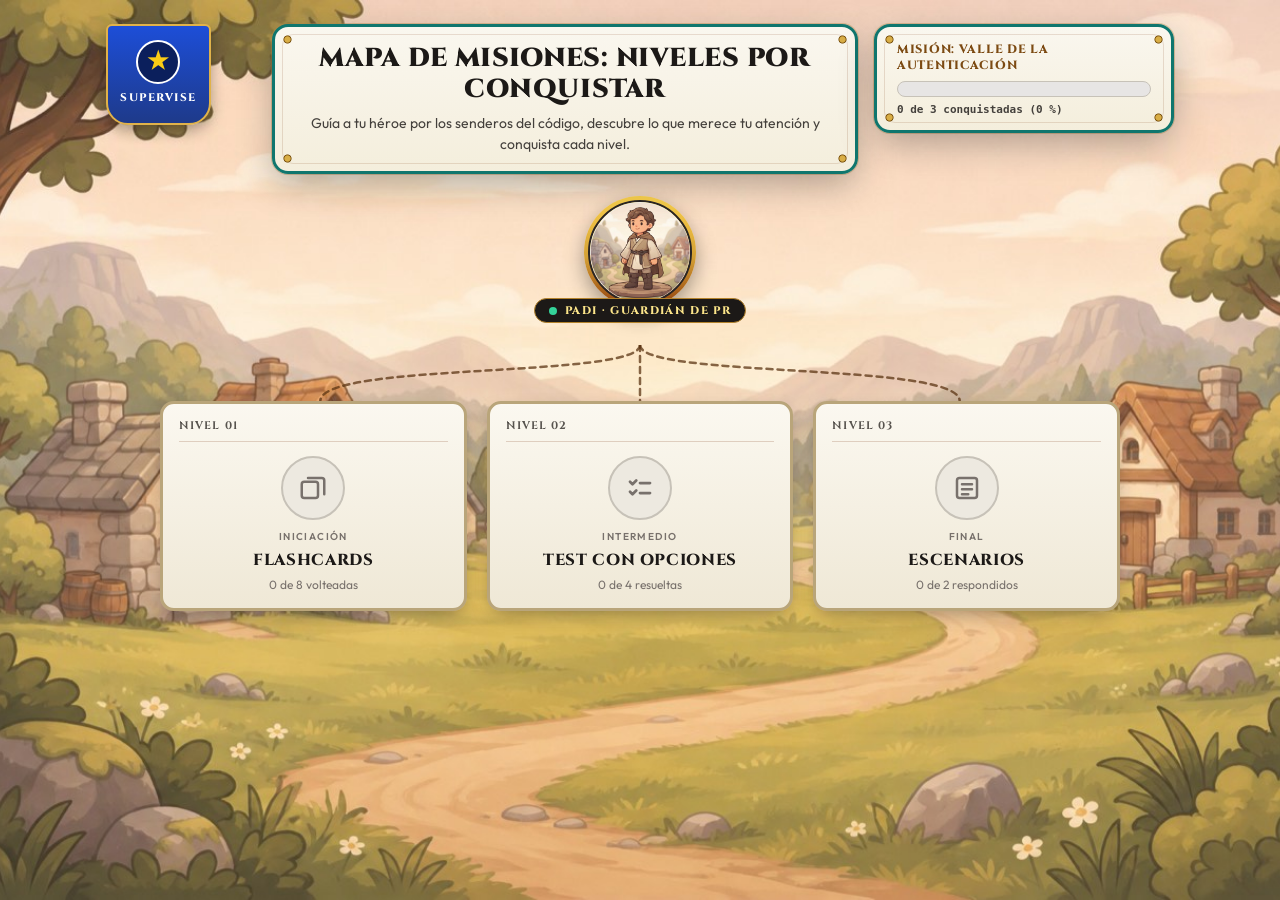
==== .claude/skills/supervise/examples/review.html @ d25c4fb3 "Añade la Skill /supervise, sus tests y el documento de contexto Skill para revisar una rama o un cam" ====
<!doctype html>
<html lang="es">
<head>
<meta charset="utf-8">
<meta name="viewport" content="width=device-width, initial-scale=1">
<title>Valle de la Autenticación · Supervise</title>
<style>/* Supervise · estilos.
   Sin recursos externos: las fuentes y las imágenes se incrustan al ensamblar (los "asset:…" los sustituye build). */

@font-face { font-family: 'Cinzel'; src: url("[data-uri]") format('woff2'); font-weight: 400 900; font-display: swap; }
@font-face { font-family: 'Outfit'; src: url("[data-uri]") format('woff2'); font-weight: 100 900; font-display: swap; }

/* ============ 1. Base ============ */

:root {
  --rpg: 'Cinzel', Georgia, 'Times New Roman', serif;
  --body: 'Outfit', system-ui, -apple-system, 'Segoe UI', sans-serif;
  --mono: ui-monospace, 'SF Mono', Menlo, Consolas, monospace;
  --ink: #1c1917; --ink-2: #44403c; --ink-3: #78716c;
  --ok: #0F766E; --ok-bg: #E8F7F2; --ok-line: #9ED9C5; --ok-ink: #064E3B;
  --bad: #B4432E; --bad-bg: #FDEEEA; --bad-line: #E9B4A6; --bad-ink: #7A2616;
  --sel: #2563EB; --sel-bg: #EEF4FF; --gold: #D4A034;
  --rivet: radial-gradient(circle closest-side, #D9AE46 0 60%, #7A5210 80%, transparent 100%);
}

* { box-sizing: border-box; }
[hidden] { display: none !important; }
body { margin: 0; min-height: 100vh; font-family: var(--body); color: var(--ink); background: #D8CDB4 url("[data-uri]") center / cover fixed no-repeat; }
button { font: inherit; color: inherit; }
code { padding: 1px 5px; font: 600 .84em var(--mono); color: #78350F; background: rgba(254, 243, 199, .85); border: 1px solid #FCD34D; border-radius: 4px; }
kbd { padding: 1px 6px; font: 600 11px var(--mono); color: var(--ink-2); background: #fff; border: 1px solid #D6D3D1; border-bottom-width: 2px; border-radius: 5px; }
svg { display: block; }
:focus-visible { outline: 3px solid var(--sel); outline-offset: 2px; }
.sr-only { position: absolute; width: 1px; height: 1px; margin: -1px; padding: 0; overflow: hidden; clip: rect(0 0 0 0); white-space: nowrap; border: 0; }

/* Panel de pergamino con remaches: cartel, panel de misión, marco del modal */
.panel { position: relative; background: linear-gradient(#FAF7EF, #F4EEDC); border: 3px solid var(--ok); border-radius: 16px; box-shadow: 0 12px 36px -4px rgba(22, 28, 36, .35), 0 0 0 1px rgba(180, 140, 75, .4); }
.panel::before { content: ""; position: absolute; inset: 7px; border: 1px solid rgba(120, 53, 15, .15); border-radius: 11px; pointer-events: none; }
.rivets::after { content: ""; position: absolute; inset: 0; pointer-events: none;
  background: var(--rivet) left 8px top 8px / 9px 9px no-repeat, var(--rivet) right 8px top 8px / 9px 9px no-repeat,
              var(--rivet) left 8px bottom 8px / 9px 9px no-repeat, var(--rivet) right 8px bottom 8px / 9px 9px no-repeat; }

/* ============ 2. Mapa de misiones ============ */

.stage { max-width: 1100px; margin: 0 auto; padding: 24px 16px 48px; display: flex; flex-direction: column; gap: 22px; }

.top { display: grid; gap: 16px; grid-template-columns: 1fr; }
@media (min-width: 900px) { .top { grid-template-columns: 150px 1fr 300px; align-items: start; } }

.banner { justify-self: start; display: flex; flex-direction: column; align-items: center; gap: 6px; padding: 14px 12px 18px; color: #fff; font: 800 11px var(--rpg); letter-spacing: .14em; background: linear-gradient(#1D4ED8, #1E3A8A); border: 2px solid #E0B24A; border-radius: 6px 6px 22px 22px; box-shadow: 0 6px 14px rgba(0, 0, 0, .3); }
.star { display: grid; place-items: center; width: 44px; height: 44px; font-size: 24px; color: #FACC15; background: #0B1F5C; border: 2px solid #fff; border-radius: 50%; }

.title { padding: 16px 28px; text-align: center; }
.title h1 { margin: 0; font: 900 clamp(18px, 3vw, 26px) / 1.2 var(--rpg); text-transform: uppercase; letter-spacing: .02em; }
.title p { margin: 8px 0 0; font-size: 14px; line-height: 1.5; color: var(--ink-2); }

.mission { padding: 14px 20px; }
.mission-name { margin: 0; font: 800 12px var(--rpg); letter-spacing: .06em; text-transform: uppercase; color: #7C4A12; }
.bar { height: 16px; margin-top: 8px; overflow: hidden; background: #E7E5E4; border: 1px solid #C7C2B8; border-radius: 99px; }
.bar i { display: block; width: 0; height: 100%; background: linear-gradient(#14B8A6, var(--ok)); transition: width .4s; }
.bar-text { margin: 6px 0 0; font: 600 11px var(--mono); color: var(--ink-2); }

.finale { width: 100%; max-width: 760px; margin: 0 auto; padding: 18px 28px; text-align: center; }
.finale h2 { margin: 0; font: 900 clamp(20px, 3.4vw, 28px) / 1.2 var(--rpg); text-transform: uppercase; }
.finale p { max-width: 580px; margin: 8px auto 0; font-size: 15px; line-height: 1.55; color: var(--ink-2); }

.hero { display: flex; flex-direction: column; align-items: center; }
.avatar { width: 112px; height: 112px; padding: 4px; background: linear-gradient(#FCD34D, var(--gold) 55%, #92400E); border-radius: 50%; box-shadow: 0 8px 20px rgba(0, 0, 0, .35); }
.avatar img { display: block; width: 100%; height: 100%; object-fit: cover; border: 2px solid #292524; border-radius: 50%; }
.finished .avatar { width: 144px; height: 144px; }
.hero-label { position: relative; margin: -10px 0 0; display: inline-flex; align-items: center; gap: 8px; padding: 4px 14px; font: 800 11px var(--rpg); letter-spacing: .12em; text-transform: uppercase; color: #FDE68A; background: #1C1917; border: 1px solid #B4832B; border-radius: 99px; }
.hero-label i { width: 8px; height: 8px; background: #34D399; border-radius: 50%; }

.levels { position: relative; width: 100%; max-width: 960px; margin: 56px auto 0; display: grid; grid-template-columns: repeat(3, 1fr); gap: 20px; }
.paths { position: absolute; left: 0; top: -56px; width: 100%; height: 56px; fill: none; stroke: rgba(92, 54, 20, .75); stroke-width: 2.5; stroke-dasharray: 6 5; stroke-linecap: round; pointer-events: none; }
@media (max-width: 759px) { .levels { grid-template-columns: 1fr; margin-top: 4px; } .paths { display: none; } }

.level { position: relative; display: flex; flex-direction: column; align-items: center; gap: 6px; padding: 14px 16px 16px; text-align: center; cursor: pointer; background: linear-gradient(#FBF8F0, #EFE8D6); border: 3px solid #B9A57A; border-radius: 14px; box-shadow: 0 8px 20px -6px rgba(22, 28, 36, .4); transition: transform .15s; }
.level:hover { transform: translateY(-3px); }
.lvl-top { align-self: stretch; display: flex; justify-content: space-between; align-items: center; padding-bottom: 8px; font: 700 11px var(--rpg); letter-spacing: .1em; text-transform: uppercase; color: #57534E; border-bottom: 1px solid rgba(120, 53, 15, .2); }
.lvl-chip { display: none; padding: 2px 9px; font: 600 11px var(--body); letter-spacing: 0; text-transform: none; color: var(--ok-ink); background: #D1FAE5; border: 1px solid #6EE7B7; border-radius: 99px; }
.lvl-icon { display: grid; place-items: center; width: 64px; height: 64px; margin: 8px 0 4px; color: var(--ink-3); background: #EDE9E0; border: 2px solid #C7C2B8; border-radius: 50%; }
.lvl-icon svg { width: 30px; height: 30px; }
.lvl-sub { font: 600 10px var(--body); letter-spacing: .14em; text-transform: uppercase; color: var(--ink-3); }
.lvl-title { font: 800 16px var(--rpg); letter-spacing: .04em; text-transform: uppercase; }
.lvl-count { font-size: 12px; color: var(--ink-3); }
.lvl-ribbon { display: none; position: absolute; top: -13px; left: 50%; transform: translateX(-50%); padding: 2px 16px; font: 800 10px var(--rpg); letter-spacing: .08em; text-transform: uppercase; white-space: nowrap; color: #fff; background: linear-gradient(90deg, #DC2626, #F43F5E, #DC2626); border: 1px solid #FCD34D; border-radius: 99px; }

.level[data-state="active"] { border-color: var(--gold); background: linear-gradient(#F3F8FF, #E3EDFD); }
.level[data-state="active"] .lvl-ribbon { display: block; }
.level[data-state="active"] .lvl-icon { color: #fff; background: linear-gradient(#3B82F6, #4338CA); border-color: #FCD34D; }
.level[data-state="done"] { border-color: var(--ok); background: linear-gradient(#F2FCF8, #DDF3EA); }
.level[data-state="done"] .lvl-chip { display: inline-block; }
.level[data-state="done"] .lvl-icon { color: var(--ok); background: #D1F2E5; border-color: #6EE7B7; }

/* ============ 3. Modal de nivel ============ */

dialog { width: min(680px, calc(100vw - 24px)); max-width: none; padding: 0; overflow: visible; color: inherit; background: transparent; border: 0; }
dialog::backdrop { background: rgba(28, 20, 10, .6); }
.frame { position: relative; margin-top: 18px; }
.card { position: relative; z-index: 1; max-height: calc(100vh - 72px); max-height: calc(100dvh - 72px); padding: 24px 28px 22px; overflow-y: auto; border-radius: 13px; }

.ribbon { position: absolute; top: -15px; left: 50%; z-index: 3; transform: translateX(-50%); padding: 3px 20px; font: 800 11px var(--rpg); letter-spacing: .08em; text-transform: uppercase; white-space: nowrap; color: #fff; border: 1px solid #FCD34D; border-radius: 99px; box-shadow: 0 2px 6px rgba(0, 0, 0, .25); }
.ribbon.violet { background: linear-gradient(90deg, #7C3AED, #A855F7, #7C3AED); }
.ribbon.red { background: linear-gradient(90deg, #DC2626, #F43F5E, #DC2626); }
.ribbon.amber { background: linear-gradient(90deg, #B45309, #F59E0B, #B45309); }

.close { position: absolute; top: 14px; right: 16px; z-index: 3; display: grid; place-items: center; width: 30px; height: 30px; cursor: pointer; color: var(--ink-2); background: #EFEAE0; border: 1px solid #D6D3D1; border-radius: 8px; }
.close svg { width: 14px; height: 14px; }

/* ---- Piezas compartidas por los tres niveles ---- */

.meta { display: flex; flex-wrap: wrap; align-items: center; gap: 8px; margin-bottom: 14px; padding: 0 36px 12px 0; border-bottom: 1px solid rgba(120, 53, 15, .2); }
.tag { padding: 3px 9px; font: 700 11px var(--rpg); letter-spacing: .06em; text-transform: uppercase; border: 1px solid; border-radius: 5px; }
.tag.blue { color: #1E3A8A; background: #DBEAFE; border-color: #BFDBFE; }
.tag.purple { color: #581C87; background: #F3E8FF; border-color: #D8B4FE; }
.tag.amber { color: #78350F; background: #FEF3C7; border-color: #FCD34D; }
.count { margin-left: auto; font-size: 11px; font-weight: 500; color: var(--ink-3); }

h2.q-title { margin: 0; font: 900 19px / 1.25 var(--rpg); letter-spacing: -.01em; }
.prompt { margin: 8px 0 0; font-size: 15px; line-height: 1.55; color: var(--ink-2); }
.prompt strong { color: var(--ink); }

.actions { display: flex; align-items: center; justify-content: space-between; gap: 10px; margin-top: 18px; padding-top: 14px; border-top: 1px solid rgba(120, 53, 15, .2); }
.hint { font-size: 12px; color: var(--ink-3); text-align: center; }
.center { display: flex; justify-content: center; margin-top: 12px; }

.btn { display: inline-flex; align-items: center; gap: 8px; padding: 11px 20px; font: 700 13px var(--rpg); letter-spacing: .04em; text-transform: uppercase; white-space: nowrap; color: #fff; cursor: pointer; border: 1px solid; border-radius: 12px; }
.btn svg { width: 15px; height: 15px; }
.btn.blue { background: linear-gradient(#2563EB, #1E40AF); border-color: #60A5FA; }
.btn.green { background: linear-gradient(#2F855A, #1F5E42); border-color: #6BBF97; }
.btn.ghost { color: var(--ink-2); background: #EFEAE0; border-color: #D6D3D1; }
.btn.light { color: #1E3A8A; background: #fff; border-color: #93B6F2; padding: 8px 16px; font-size: 12px; }
.btn.sm { padding: 7px 12px; font-size: 11px; }
.btn.big { padding: 14px 28px; font-size: 14px; }
.btn[disabled] { opacity: .45; cursor: not-allowed; }

.dots { display: flex; justify-content: center; gap: 6px; margin-top: 14px; }
.dots i { width: 9px; height: 9px; background: #E7E5E4; border: 1px solid #C7C2B8; border-radius: 50%; }
.dots i.on { background: var(--ok); border-color: var(--ok); }
.dots i.cur { box-shadow: 0 0 0 2px #fff, 0 0 0 4px var(--sel); }

.ev { margin-top: 12px; overflow: hidden; background: #FFFBE8; border: 1px solid #E9D98B; border-radius: 10px; }
.ev-h { display: flex; justify-content: space-between; gap: 8px; padding: 6px 12px; font: 12px var(--mono); color: #78350F; background: #FEF6CC; border-bottom: 1px solid #F1E3A6; }
.ln { display: grid; grid-template-columns: 38px 1fr; font: 12.5px / 1.6 var(--mono); color: var(--ink-2); }
.ln i { padding-right: 10px; text-align: right; font-style: normal; color: #A8A29E; user-select: none; }
.ln b { padding-right: 12px; font-weight: 400; white-space: pre-wrap; overflow-wrap: anywhere; }
.ln.hl { background: rgba(251, 191, 36, .3); box-shadow: inset 3px 0 0 #D97706; }
.ln.hl i { color: #92400E; }
.ev-note { margin: 0; padding: 6px 12px; font-size: 12px; color: var(--ink-2); border-top: 1px solid #F1E3A6; }

.fb { display: flex; gap: 10px; margin-top: 14px; padding: 12px 14px; border: 1px solid; border-radius: 12px; }
.fb.good { background: #ECFAF4; border-color: var(--ok-line); color: var(--ok); }
.fb.bad { background: #FFF4F1; border-color: var(--bad-line); color: var(--bad); }
.fb > svg { flex: none; width: 22px; height: 22px; margin-top: 1px; }
.fb h3 { margin: 0; font: 800 13px var(--rpg); letter-spacing: .05em; text-transform: uppercase; }
.fb.good h3 { color: var(--ok-ink); } .fb.bad h3 { color: var(--bad-ink); }
.fb p { margin: 4px 0 0; font-size: 14px; line-height: 1.55; color: #292524; }

/* ---- Nivel 01 · flashcards ---- */

.fc { display: flex; flex-direction: column; min-height: 230px; padding: 18px 20px; border: 2px solid; border-radius: 12px; }
.fc.front { cursor: pointer; background: linear-gradient(#F5F9FF, #E9F1FE); border-color: #BFD6FB; box-shadow: 0 4px 14px -6px rgba(37, 99, 235, .35); }
.fc.back { background: #FFFDF0; border-color: #F0CE62; box-shadow: 0 0 0 4px rgba(250, 204, 21, .18), 0 6px 18px -8px rgba(161, 98, 7, .45); }
.fc-top { display: flex; justify-content: space-between; align-items: center; gap: 8px; }
.fc-label { font: 800 11px var(--rpg); letter-spacing: .1em; text-transform: uppercase; }
.front .fc-label { color: #1E3A8A; } .back .fc-label { color: #7C4A12; }
.chip { padding: 2px 9px; font: 600 11px var(--body); color: #1E3A8A; background: #fff; border: 1px solid #BFD6FB; border-radius: 99px; }
.revealed { font: 700 11px var(--rpg); letter-spacing: .06em; text-transform: uppercase; color: #A16207; }
.fc-q { margin: auto 0; padding: 16px 0; font: 600 20px / 1.4 var(--body); text-align: center; }
.fc h3 { margin: 12px 0 0; font: 900 18px / 1.3 var(--rpg); }
.fc .a { margin: 8px 0 0; font-size: 15px; line-height: 1.6; color: #3F3A35; }

/* ---- Nivel 02 · test ---- */

.info { display: flex; justify-content: space-between; align-items: center; gap: 10px; margin-top: 12px; padding: 7px 12px; font-size: 12px; color: #1E3A8A; background: #EFF6FF; border: 1px solid #BFDBFE; border-radius: 9px; }
.info .n { padding: 2px 8px; font: 700 11px var(--mono); white-space: nowrap; color: #1D4ED8; background: #DBEAFE; border-radius: 5px; }

.opts { margin-top: 14px; }
.opt { position: relative; display: flex; gap: 12px; margin-top: 9px; padding: 12px 44px 12px 14px; cursor: pointer; background: rgba(255, 255, 255, .72); border: 1px solid #D6D3D1; border-radius: 12px; }
.opt:focus-within { outline: 3px solid var(--sel); outline-offset: 2px; }
.letter { flex: none; display: grid; place-items: center; width: 30px; height: 30px; font: 800 14px var(--rpg); color: var(--ink-2); background: #E7E5E4; border-radius: 8px; }
.opt .t { font-size: 14.5px; font-weight: 600; line-height: 1.35; }
.opt .d { margin-top: 3px; font-size: 13px; line-height: 1.45; color: #57534E; }
.opt .mark { position: absolute; top: 12px; right: 12px; width: 24px; height: 24px; color: #D6D3D1; }
.opt.sel, .opt.good, .opt.bad { padding: 11px 43px 11px 13px; border-width: 2px; }
.opt.sel { background: var(--sel-bg); border-color: var(--sel); box-shadow: 0 2px 6px rgba(37, 99, 235, .15); }
.opt.sel .letter { color: #fff; background: var(--sel); } .opt.sel .mark { color: var(--sel); }
.opt.good { background: var(--ok-bg); border-color: var(--ok); }
.opt.good .letter { color: #fff; background: var(--ok); } .opt.good .mark { color: var(--ok); }
.opt.bad { cursor: not-allowed; background: var(--bad-bg); border-color: var(--bad); }
.opt.bad .letter { color: #fff; background: var(--bad); } .opt.bad .mark { color: var(--bad); }
.opt.dim { opacity: .5; cursor: default; }
.pill { display: inline-block; margin-left: 8px; padding: 1px 7px; vertical-align: 1px; font: 700 10px var(--rpg); letter-spacing: .06em; text-transform: uppercase; color: var(--bad-ink); background: #fff; border: 1px solid var(--bad-line); border-radius: 99px; }

/* ---- Nivel 03 · escenarios ---- */

.sit { margin-top: 14px; padding: 12px 14px 12px 16px; background: rgba(255, 255, 255, .65); border: 1px solid #E2D6B5; border-left: 5px solid var(--gold); border-radius: 4px 12px 12px 4px; }
.sit .lb { font: 800 11px var(--rpg); letter-spacing: .1em; text-transform: uppercase; color: #7C4A12; }
.sit p { margin: 5px 0 0; font-size: 14.5px; line-height: 1.6; color: #3F3A35; }
.ask { margin: 16px 0 0; font: 600 16px / 1.45 var(--body); }
.ta-lb { display: flex; justify-content: space-between; gap: 8px; margin: 14px 0 6px; font: 700 12px var(--rpg); letter-spacing: .06em; text-transform: uppercase; color: var(--ink-2); }
.ta-lb > span { font: 500 11px var(--body); letter-spacing: 0; text-transform: none; color: var(--ink-3); }
.saved::before { content: "✓ "; font-weight: 700; color: var(--ok); }
textarea { display: block; width: 100%; min-height: 118px; padding: 12px 14px; resize: vertical; font: 15px / 1.55 var(--body); color: var(--ink); background: #fff; border: 2px solid #D6D3D1; border-radius: 12px; }
textarea:focus { outline: none; border-color: var(--sel); box-shadow: 0 0 0 3px rgba(37, 99, 235, .2); }

.sum { display: grid; gap: 10px; margin: 16px 0 0; padding: 0; list-style: none; }
.sum li { display: grid; grid-template-columns: 30px 1fr auto; gap: 12px; align-items: start; padding: 12px 14px; background: rgba(255, 255, 255, .7); border: 1px solid #D6D3D1; border-radius: 12px; }
.sum .n { display: grid; place-items: center; width: 30px; height: 30px; font: 800 14px var(--rpg); color: #fff; background: var(--ok); border-radius: 8px; }
.sum li.empty .n { background: #A8A29E; }
.sum .st { font: 700 14px / 1.3 var(--body); }
.sum .ex { display: -webkit-box; -webkit-line-clamp: 2; -webkit-box-orient: vertical; overflow: hidden; margin-top: 3px; font-size: 13px; line-height: 1.5; color: #57534E; }
.sum li.empty .ex { font-style: italic; }
.copyrow { display: flex; flex-direction: column; align-items: center; gap: 8px; margin-top: 18px; padding-top: 14px; border-top: 1px solid rgba(120, 53, 15, .2); }
.copyhint { font-size: 13px; text-align: center; color: #57534E; }
.btn.done { background: linear-gradient(#2F855A, #1F5E42); border-color: #6BBF97; }
.manual { width: 100%; min-height: 160px; font: 12.5px / 1.6 var(--mono); }

/* ============ 4. Pantallas pequeñas y movimiento reducido ============ */

@media (max-width: 520px) {
  .card { padding: 20px 16px 18px; }
  .actions { flex-wrap: wrap; }
  .actions .hint { order: 3; width: 100%; }
  .btn { padding: 10px 14px; }
  .sum li { grid-template-columns: 30px 1fr; }
  .sum li .btn { grid-column: 2; justify-self: start; }
}
@media (prefers-reduced-motion: reduce) { .bar i, .level { transition: none; } }
</style>
</head>
<body>

<!-- Iconos reutilizables -->
<svg width="0" height="0" style="position:absolute" aria-hidden="true">
  <symbol id="i-ok" viewBox="0 0 24 24"><circle cx="12" cy="12" r="11" fill="currentColor"/><path d="M7 12.5l3.2 3.2L17 9" fill="none" stroke="#fff" stroke-width="2.6" stroke-linecap="round" stroke-linejoin="round"/></symbol>
  <symbol id="i-bad" viewBox="0 0 24 24"><circle cx="12" cy="12" r="11" fill="currentColor"/><path d="M8 8l8 8M16 8l-8 8" fill="none" stroke="#fff" stroke-width="2.6" stroke-linecap="round"/></symbol>
  <symbol id="i-radio" viewBox="0 0 24 24"><circle cx="12" cy="12" r="10" fill="none" stroke="currentColor" stroke-width="2"/></symbol>
  <symbol id="i-box" viewBox="0 0 24 24"><rect x="3" y="3" width="18" height="18" rx="3" fill="none" stroke="currentColor" stroke-width="2"/></symbol>
  <symbol id="i-boxok" viewBox="0 0 24 24"><rect x="2" y="2" width="20" height="20" rx="4" fill="currentColor"/><path d="M7 12.5l3.2 3.2L17 9" fill="none" stroke="#fff" stroke-width="2.6" stroke-linecap="round" stroke-linejoin="round"/></symbol>
  <symbol id="i-arrow" viewBox="0 0 24 24"><path d="M5 12h14m-6-6l6 6-6 6" fill="none" stroke="currentColor" stroke-width="2.6" stroke-linecap="round" stroke-linejoin="round"/></symbol>
  <symbol id="i-back" viewBox="0 0 24 24"><path d="M19 12H5m6-6l-6 6 6 6" fill="none" stroke="currentColor" stroke-width="2.6" stroke-linecap="round" stroke-linejoin="round"/></symbol>
  <symbol id="i-flip" viewBox="0 0 24 24"><path d="M4 12a8 8 0 0 1 13.7-5.6L20 8.7M20 4v4.7h-4.7M20 12a8 8 0 0 1-13.7 5.6L4 15.3M4 20v-4.7h4.7" fill="none" stroke="currentColor" stroke-width="2.2" stroke-linecap="round" stroke-linejoin="round"/></symbol>
  <symbol id="i-code" viewBox="0 0 24 24"><path d="M8 7l-5 5 5 5M16 7l5 5-5 5" fill="none" stroke="currentColor" stroke-width="2.4" stroke-linecap="round" stroke-linejoin="round"/></symbol>
  <symbol id="i-clip" viewBox="0 0 24 24"><rect x="6" y="4" width="12" height="17" rx="2" fill="none" stroke="currentColor" stroke-width="2.2"/><path d="M9 11h6M9 15h4" fill="none" stroke="currentColor" stroke-width="2.2" stroke-linecap="round"/></symbol>
  <symbol id="i-check" viewBox="0 0 24 24"><path d="M5 12.5l4.5 4.5L19 7.5" fill="none" stroke="currentColor" stroke-width="3" stroke-linecap="round" stroke-linejoin="round"/></symbol>
  <symbol id="i-close" viewBox="0 0 24 24"><path d="M5 5l14 14M19 5L5 19" fill="none" stroke="currentColor" stroke-width="3" stroke-linecap="round"/></symbol>
  <symbol id="i-cards" viewBox="0 0 24 24"><rect x="3" y="7" width="13" height="13" rx="2" fill="none" stroke="currentColor" stroke-width="2"/><path d="M8 4h11a2 2 0 0 1 2 2v11" fill="none" stroke="currentColor" stroke-width="2" stroke-linecap="round"/></symbol>
  <symbol id="i-quiz" viewBox="0 0 24 24"><path d="M4 7l2 2 3-3M4 15l2 2 3-3M12 8h8M12 16h8" fill="none" stroke="currentColor" stroke-width="2.2" stroke-linecap="round" stroke-linejoin="round"/></symbol>
  <symbol id="i-scroll" viewBox="0 0 24 24"><path d="M6 4h12a2 2 0 0 1 2 2v12a2 2 0 0 1-2 2H6a2 2 0 0 1-2-2V6a2 2 0 0 1 2-2zM8 9h8M8 13h8M8 17h5" fill="none" stroke="currentColor" stroke-width="2" stroke-linecap="round" stroke-linejoin="round"/></symbol>
</svg>

<main class="stage" id="stage">

  <!-- Cabecera: marca, título y progreso de la misión -->
  <header class="top">
    <div class="banner" aria-hidden="true"><span class="star">★</span>SUPERVISE</div>

    <section class="panel rivets title">
      <h1>Mapa de misiones: niveles por conquistar</h1>
      <p>Guía a tu héroe por los senderos del código, descubre lo que merece tu atención y conquista cada nivel.</p>
    </section>

    <section class="panel rivets mission" aria-label="Progreso de la misión">
      <p class="mission-name">Misión: <span id="mission-name"></span></p>
      <div class="bar" id="bar" role="progressbar" aria-label="Niveles conquistados" aria-valuemin="0" aria-valuemax="3" aria-valuenow="0"><i id="bar-fill"></i></div>
      <p class="bar-text" id="bar-text"></p>
    </section>
  </header>

  <!-- Mensaje final: solo cuando se han conquistado los tres niveles -->
  <section class="panel rivets finale" id="finale" hidden aria-live="polite">
    <h2>¡Has finalizado la revisión!</h2>
    <p>Has conquistado los tres niveles. Si aún no lo has hecho, copia tus respuestas de los escenarios y pégalas en el chat con el agente para que las evalúe.</p>
  </section>

  <!-- Héroe: Padi, y el maestro Padi al terminar -->
  <section class="hero" id="hero">
    <div class="avatar">
      <img id="img-padi" src="[data-uri]" alt="Padi">
      <img id="img-master" src="[data-uri]" alt="Maestro Padi" hidden>
    </div>
    <p class="hero-label"><i></i><span id="hero-label">Padi · Guardián de PR</span></p>
  </section>

  <!-- Niveles: se pueden hacer en cualquier orden -->
  <nav class="levels" aria-label="Niveles">
    <svg class="paths" viewBox="0 0 100 20" preserveAspectRatio="none" aria-hidden="true">
      <path vector-effect="non-scaling-stroke" d="M50 0 C50 12 16.7 6 16.7 20"/>
      <path vector-effect="non-scaling-stroke" d="M50 0 V20"/>
      <path vector-effect="non-scaling-stroke" d="M50 0 C50 12 83.3 6 83.3 20"/>
    </svg>

    <button type="button" class="level" data-level="flashcards">
      <span class="lvl-ribbon">En encuentro</span>
      <span class="lvl-top"><span>Nivel 01</span><span class="lvl-chip">✓ Conquistado</span></span>
      <span class="lvl-icon"><svg><use href="#i-cards"/></svg></span>
      <span class="lvl-sub">Iniciación</span>
      <strong class="lvl-title">Flashcards</strong>
      <span class="lvl-count"></span>
    </button>

    <button type="button" class="level" data-level="quiz">
      <span class="lvl-ribbon">En encuentro</span>
      <span class="lvl-top"><span>Nivel 02</span><span class="lvl-chip">✓ Conquistado</span></span>
      <span class="lvl-icon"><svg><use href="#i-quiz"/></svg></span>
      <span class="lvl-sub">Intermedio</span>
      <strong class="lvl-title">Test con opciones</strong>
      <span class="lvl-count"></span>
    </button>

    <button type="button" class="level" data-level="scenarios">
      <span class="lvl-ribbon">En encuentro</span>
      <span class="lvl-top"><span>Nivel 03</span><span class="lvl-chip">✓ Conquistado</span></span>
      <span class="lvl-icon"><svg><use href="#i-scroll"/></svg></span>
      <span class="lvl-sub">Final</span>
      <strong class="lvl-title">Escenarios</strong>
      <span class="lvl-count"></span>
    </button>
  </nav>
</main>

<!-- Modal: solo la tarjeta del nivel. Su contenido sale de las plantillas de abajo. -->
<dialog id="level">
  <div class="frame panel rivets">
    <div class="ribbon" id="level-ribbon"></div>
    <button type="button" class="close" id="level-close" aria-label="Cerrar"><svg><use href="#i-close"/></svg></button>
    <div class="card" id="level-body"></div>
  </div>
</dialog>

<!-- Nivel 01 · Flashcards. Los data-slot los rellena app.js con textContent; los data-action, sus eventos. -->
<template id="tpl-flashcards">
  <div class="meta">
    <span class="tag blue">Nivel 01 · Iniciación</span>
    <span class="tag purple">Flashcards</span>
    <span class="count" data-slot="count"></span>
  </div>

  <!-- Cara delantera -->
  <section class="fc front" data-slot="front-face" data-action="flip">
    <div class="fc-top">
      <span class="fc-label">Pregunta</span>
      <span class="chip" data-slot="chip"></span>
    </div>
    <p class="fc-q" data-slot="front"></p>
  </section>

  <!-- Cara trasera -->
  <section class="fc back" data-slot="back-face" hidden>
    <div class="fc-top">
      <span class="fc-label">Respuesta / Explicación</span>
      <span class="revealed">✨ Revelado</span>
    </div>
    <h3 data-slot="title"></h3>
    <p class="a" data-slot="back"></p>
    <div data-slot="evidence"></div>
  </section>

  <div class="center">
    <button type="button" class="btn light" data-action="flip" data-focus="flip">
      <svg><use href="#i-flip"/></svg><span data-slot="flip-text"></span>
    </button>
  </div>

  <div class="dots" data-slot="dots" role="img"></div>

  <div class="actions">
    <button type="button" class="btn ghost" data-action="prev" data-slot="prev">
      <svg><use href="#i-back"/></svg>Anterior
    </button>
    <span class="hint"><kbd>Espacio</kbd> para voltear</span>
    <button type="button" class="btn green" data-action="next" data-slot="next">
      <span data-slot="next-text"></span><svg><use href="#i-arrow"/></svg>
    </button>
  </div>
</template>

<!-- Nivel 02 · Test (selección simple y múltiple). Las opciones las crea app.js a partir de review.json. -->
<template id="tpl-quiz">
  <div class="meta">
    <span class="tag blue">Nivel 02 · Intermedio</span>
    <span class="tag purple" data-slot="kind" hidden>Selección múltiple</span>
    <span class="count" data-slot="count"></span>
  </div>

  <h2 class="q-title" data-slot="title"></h2>
  <p class="prompt" data-slot="prompt"></p>

  <!-- Solo en selección múltiple -->
  <div class="info" data-slot="info" hidden>
    <span>Selecciona exactamente <strong data-slot="need"></strong> respuestas válidas</span>
    <span class="n" data-slot="counter"></span>
  </div>

  <div class="opts" data-slot="options" role="group" aria-label="Opciones"></div>

  <!-- Resultado de la última confirmación -->
  <div class="fb" data-slot="feedback" role="status" aria-live="polite" hidden>
    <svg data-slot="fb-icon"><use href="#i-ok"/></svg>
    <div><h3 data-slot="fb-title"></h3><div data-slot="fb-body"></div></div>
  </div>

  <div data-slot="evidence"></div>

  <div class="actions">
    <span class="hint" data-slot="hint"></span>
    <button type="button" class="btn ghost" data-action="evidence" data-slot="why" data-focus="why" hidden>
      <svg><use href="#i-code"/></svg><span data-slot="why-text"></span>
    </button>
    <button type="button" class="btn blue" data-action="primary" data-slot="primary" data-focus="primary">
      <span data-slot="primary-text"></span><svg><use href="#i-arrow"/></svg>
    </button>
  </div>
</template>

<!-- Nivel 03 · Escenarios: una pantalla para escribir cada respuesta y otra de resumen con «Copiar respuestas». -->

<template id="tpl-scenarios-write">
  <div class="meta">
    <span class="tag blue">Nivel 03 · Final</span>
    <span class="tag amber">Escenario</span>
    <span class="count" data-slot="count"></span>
  </div>

  <h2 class="q-title" data-slot="title"></h2>
  <div class="sit"><div class="lb">Situación</div><p data-slot="situation"></p></div>
  <p class="ask" data-slot="prompt"></p>

  <label class="ta-lb" for="answer">
    Tu respuesta
    <span><span class="saved" data-slot="saved" hidden>Borrador guardado</span> <span data-slot="words"></span></span>
  </label>
  <textarea id="answer" data-slot="answer" data-focus="answer" placeholder="Describe qué ocurre y qué harías…"></textarea>

  <div data-slot="evidence"></div>
  <div class="dots" data-slot="dots" role="img"></div>

  <div class="actions">
    <button type="button" class="btn ghost" data-action="prev" data-slot="prev">
      <svg><use href="#i-back"/></svg>Anterior
    </button>
    <button type="button" class="btn ghost sm" data-action="evidence" data-focus="evidence">
      <svg><use href="#i-code"/></svg><span data-slot="evidence-text"></span>
    </button>
    <button type="button" class="btn green" data-action="next">
      <span data-slot="next-text"></span><svg><use href="#i-arrow"/></svg>
    </button>
  </div>
</template>

<template id="tpl-scenarios-summary">
  <div class="meta">
    <span class="tag blue">Nivel 03 · Final</span>
    <span class="tag amber">Resumen</span>
    <span class="count" data-slot="count"></span>
  </div>

  <h2 class="q-title">Tus respuestas están listas</h2>
  <p class="prompt">Copia las preguntas y tus respuestas, y pégalas en el chat con el agente para que las evalúe.</p>

  <ul class="sum" data-slot="list"></ul>

  <div class="copyrow">
    <button type="button" class="btn blue big" data-action="copy" data-slot="copy" data-focus="copy">
      <svg data-slot="copy-icon"><use href="#i-clip"/></svg><span data-slot="copy-text"></span>
    </button>
    <p class="copyhint" data-slot="copy-hint"></p>
    <textarea class="manual" data-slot="manual" readonly hidden aria-label="Texto para copiar manualmente"></textarea>
  </div>
</template>


<script type="application/json" id="review-data">{"schemaVersion":"1.0","meta":{"reviewId":"feature-auth-sesiones-a1b2c3d-20261126T1000","project":"acme-portal","title":"Autenticación con sesiones y JWT","missionName":"Valle de la Autenticación","summary":"La rama añade inicio y cierre de sesión con tokens JWT, guarda las sesiones en Redis, limita los intentos fallidos de inicio de sesión y cambia la respuesta del endpoint de usuarios.","generatedAt":"2026-11-26T10:00:00Z","generator":{"agent":"claude-code"},"source":{"type":"branch","base":"main","head":"feature/auth-sesiones","mergeBase":"9f2c4e1","commit":"a1b2c3d","dirty":false},"stats":{"filesChanged":14,"additions":612,"deletions":48},"specs":[{"path":"specs/001-auth/spec.md","title":"Autenticación de usuarios"},{"path":"specs/001-auth/plan.md","title":"Plan técnico"}]},"requirements":[{"id":"R1","source":"specs/001-auth/spec.md","ref":"AC-1","text":"El usuario inicia sesión con correo y contraseña."},{"id":"R2","source":"specs/001-auth/spec.md","ref":"AC-2","text":"La sesión caduca tras 30 minutos de inactividad."},{"id":"R3","source":"specs/001-auth/spec.md","ref":"AC-3","text":"El usuario puede cerrar sesión en todos los dispositivos."},{"id":"R4","source":"specs/001-auth/spec.md","ref":"AC-4","text":"El usuario puede recuperar su contraseña por correo."},{"id":"R5","source":"specs/001-auth/spec.md","ref":"AC-5","text":"Los intentos fallidos se limitan a 5 por minuto."}],"focuses":[{"id":"F1","type":"risk","priority":"high","basis":"observed","title":"Tokens JWT en localStorage","why":"Tanto el token de acceso como el de refresco quedan accesibles para cualquier script de la página. Si hubiera una vulnerabilidad XSS, un atacante podría robar sesiones de larga duración.","requirementIds":["R1"],"evidence":[{"kind":"code","file":"web/src/auth/token.ts","lines":{"start":38,"end":46},"highlight":[42,43],"language":"ts","snippet":"export function saveSession(res: LoginResponse) {\n  const { accessToken, refreshToken } = res;\n\n  // Persistimos ambos tokens para no pedir login de nuevo\n  localStorage.setItem('access_token', accessToken);\n  localStorage.setItem('refresh_token', refreshToken);\n  scheduleRefresh(res.expiresIn);\n}\n"}]},{"id":"F2","type":"requirement-gap","priority":"high","basis":"inferred","title":"Recuperación de contraseña sin implementar","why":"El criterio AC-4 está en la especificación, pero no se ha encontrado endpoint, vista ni prueba asociada en la rama. Puede que se haya aplazado a propósito o que se haya olvidado.","requirementIds":["R4"],"evidence":[{"kind":"spec","file":"specs/001-auth/spec.md","lines":{"start":10,"end":16},"highlight":[15],"language":"md","snippet":"## Criterios de aceptación\n\n- AC-1: El usuario inicia sesión con correo y contraseña.\n- AC-2: La sesión caduca tras 30 minutos de inactividad.\n- AC-3: El usuario puede cerrar sesión en todos los dispositivos.\n- AC-4: El usuario puede recuperar su contraseña por correo.\n- AC-5: Los intentos fallidos se limitan a 5 por minuto.","note":"Búsqueda de «reset», «recover» y «password» en api/ y web/ sin resultados relacionados."}]},{"id":"F3","type":"decision","priority":"medium","basis":"observed","title":"Redis como almacén de sesiones","why":"El plan técnico proponía tokens firmados sin estado; la implementación añade Redis como nueva dependencia de infraestructura y sin alternativa si no está disponible.","requirementIds":["R2","R3"],"evidence":[{"kind":"config","file":"api/session/config.py","lines":{"start":16,"end":21},"highlight":[16,20],"language":"py","snippet":"SESSION_BACKEND = \"redis\"\nSESSION_REDIS_URL = env(\"REDIS_URL\")\nSESSION_TTL_SECONDS = 1800\nSESSION_KEY_PREFIX = \"session\"\nSESSION_FALLBACK = None\nSESSION_COOKIE_SECURE = True"},{"kind":"spec","file":"specs/001-auth/plan.md","lines":{"start":22,"end":24},"highlight":[23],"language":"md","snippet":"### Sesiones\n- Tokens JWT firmados y sin estado en servidor.\n- Lista de revocación solo para «cerrar sesión en todos los dispositivos»."}]},{"id":"F4","type":"change","priority":"medium","basis":"observed","title":"Cambio de contrato en GET /users/{id}","why":"El campo «name» pasa a llamarse «fullName» sin periodo de compatibilidad. Los clientes que lean «name» dejarán de funcionar al desplegar.","evidence":[{"kind":"diff","file":"api/routes/users.py","lines":{"start":56,"end":60},"language":"diff","snippet":"@@ -56,4 +56,4 @@ def get_user(id: UUID) -> UserOut:\n     user = repo.find(id)\n     if user is None:\n         raise NotFound()\n-    return {\"id\": user.id, \"name\": user.name}\n+    return {\"id\": user.id, \"fullName\": user.name}"}]},{"id":"F5","type":"test-gap","priority":"low","basis":"observed","title":"Caducidad de la sesión sin pruebas","why":"Las pruebas cubren el inicio de sesión correcto, pero la caducidad por inactividad (AC-2) solo aparece como TODO.","requirementIds":["R2"],"evidence":[{"kind":"test","file":"api/tests/auth/test_session.py","lines":{"start":20,"end":25},"highlight":[25],"language":"py","snippet":"def test_login_returns_tokens(client):\n    res = client.post(\"/login\", json=CREDS)\n    assert res.status_code == 200\n    assert \"accessToken\" in res.json()\n\n# TODO: comprobar caducidad de la sesión tras 30 min"}]},{"id":"F6","type":"risk","priority":"medium","basis":"inferred","title":"Límite de intentos guardado en memoria del proceso","why":"Los contadores de intentos fallidos viven en un diccionario de cada proceso. Con varios workers, el límite real se multiplica y se pierde al reiniciar.","requirementIds":["R5"],"evidence":[{"kind":"code","file":"api/auth/rate_limit.py","lines":{"start":1,"end":14},"highlight":[4,5,6],"language":"py","snippet":"import time\nfrom collections import defaultdict\n\nMAX_ATTEMPTS = 5\nWINDOW_SECONDS = 60\n_attempts: dict[str, list[float]] = defaultdict(list)\n\n\ndef register_failure(ip: str, email: str) -> bool:\n    key = f\"{ip}:{email}\"\n    now = time.monotonic()\n    _attempts[key] = [t for t in _attempts[key] if now - t \u003c WINDOW_SECONDS]\n    _attempts[key].append(now)\n    return len(_attempts[key]) > MAX_ATTEMPTS"},{"kind":"config","file":"deploy/gunicorn.conf.py","lines":{"start":3,"end":4},"highlight":[3],"language":"py","snippet":"workers = 4\nworker_class = \"uvicorn.workers.UvicornWorker\""}]}],"flashcards":[{"id":"C1","focusIds":["F1"],"category":"code-detail","front":"¿Dónde guarda el cliente web los tokens tras iniciar sesión?","title":"En localStorage, con dos claves","back":"En `localStorage`, con las claves `access_token` y `refresh_token`. Lo hace `saveSession()` en `web/src/auth/token.ts`.","evidence":[{"kind":"code","file":"web/src/auth/token.ts","lines":{"start":42,"end":43},"language":"ts","snippet":"  localStorage.setItem('access_token', accessToken);\n  localStorage.setItem('refresh_token', refreshToken);"}]},{"id":"C2","focusIds":["F1"],"category":"method","front":"¿Qué función programa la renovación del token de acceso y cuándo la lanza?","title":"scheduleRefresh(), 60 s antes de caducar","back":"`scheduleRefresh(expiresIn)`, llamada desde `saveSession()`. Renueva el token 60 segundos antes de que caduque.","evidence":[{"kind":"code","file":"web/src/auth/token.ts","lines":{"start":48,"end":52},"highlight":[49],"language":"ts","snippet":"function scheduleRefresh(expiresIn: number) {\n  const ms = Math.max(0, (expiresIn - 60) * 1000);\n  clearTimeout(refreshTimer);\n  refreshTimer = setTimeout(refreshAccessToken, ms);\n}"}]},{"id":"C3","focusIds":["F3","F5"],"category":"default-value","front":"¿Cuánto tiempo dura una sesión inactiva antes de caducar?","title":"30 minutos (1800 segundos)","back":"1800 segundos (30 minutos), definido en `SESSION_TTL_SECONDS`. Coincide con el criterio AC-2, aunque no hay prueba que lo verifique.","evidence":[{"kind":"config","file":"api/session/config.py","lines":{"start":18,"end":18},"language":"py","snippet":"SESSION_TTL_SECONDS = 1800"}]},{"id":"C4","focusIds":["F3"],"category":"behavior","front":"¿Qué ocurre si Redis no responde al validar una sesión?","title":"Error 500: no hay alternativa","back":"No hay alternativa (`SESSION_FALLBACK = None`): `get_session()` propaga `ConnectionError` y la petición responde 500.","evidence":[{"kind":"code","file":"api/session/store.py","lines":{"start":30,"end":34},"highlight":[32],"language":"py","snippet":"def get_session(session_id: str) -> Session | None:\n    key = f\"{SESSION_KEY_PREFIX}:{session_id}\"\n    raw = redis_client.get(key)  # sin try/except ni fallback\n    return Session.parse(raw) if raw else None\n"}]},{"id":"C5","focusIds":["F3"],"category":"method","front":"¿Cómo se cierra la sesión en todos los dispositivos?","title":"logout_all(): SCAN y DEL en Redis","back":"`logout_all(user_id)` recorre con `SCAN` las claves `session:{user_id}:*` en Redis y las borra con `DEL`.","evidence":[{"kind":"code","file":"api/session/store.py","lines":{"start":41,"end":45},"language":"py","snippet":"def logout_all(user_id: UUID) -> int:\n    pattern = f\"{SESSION_KEY_PREFIX}:{user_id}:*\"\n    keys = list(redis_client.scan_iter(match=pattern))\n    return redis_client.delete(*keys) if keys else 0\n"}]},{"id":"C6","focusIds":["F6"],"category":"default-value","front":"¿Cuántos intentos fallidos de inicio de sesión se permiten y en qué ventana?","title":"5 intentos cada 60 segundos","back":"5 intentos (`MAX_ATTEMPTS`) en una ventana de 60 segundos (`WINDOW_SECONDS`), contados por combinación de IP y correo.","evidence":[{"kind":"code","file":"api/auth/rate_limit.py","lines":{"start":4,"end":5},"language":"py","snippet":"MAX_ATTEMPTS = 5\nWINDOW_SECONDS = 60"}]},{"id":"C7","focusIds":["F6"],"category":"code-detail","front":"¿Dónde se guardan los contadores de intentos fallidos?","title":"En la memoria de cada proceso","back":"En el diccionario `_attempts`, en la memoria de cada proceso. No se comparten entre workers ni sobreviven a un reinicio.","evidence":[{"kind":"code","file":"api/auth/rate_limit.py","lines":{"start":6,"end":6},"language":"py","snippet":"_attempts: dict[str, list[float]] = defaultdict(list)"}]},{"id":"C8","focusIds":["F4"],"category":"data-model","front":"¿Qué campo devuelve ahora `GET /users/{id}` con el nombre del usuario?","title":"fullName","back":"`fullName`. Antes era `name`, y el campo antiguo ya no se devuelve.","evidence":[{"kind":"diff","file":"api/routes/users.py","lines":{"start":59,"end":59},"language":"diff","snippet":"-    return {\"id\": user.id, \"name\": user.name}\n+    return {\"id\": user.id, \"fullName\": user.name}"}]}],"quiz":[{"id":"Q1","focusIds":["F1"],"kind":"single","title":"Dónde guardar el token de refresco","prompt":"El agente guarda el token de refresco en `localStorage`. ¿Qué alternativa evitaría que un script malicioso (XSS) pudiera leerlo?","options":[{"id":"a","text":"Moverlo a una cookie `HttpOnly` con `SameSite=Strict`","detail":"El navegador la envía automáticamente al servidor en cada petición."},{"id":"b","text":"Cifrarlo en `localStorage` con una clave incluida en el cliente","detail":"Codificar el token antes de guardarlo para ofuscar su contenido.","why":"La clave viaja con el código del cliente: un script malicioso puede leerla y descifrar el token igualmente."},{"id":"c","text":"Guardarlo en `sessionStorage` en lugar de `localStorage`","detail":"Mantener el token en la memoria de la pestaña.","why":"`sessionStorage` también es accesible para cualquier script de la página; solo cambia cuándo se borra el dato."}],"correct":["a"],"explanation":"`localStorage` es accesible para cualquier JavaScript del mismo origen. Una cookie `HttpOnly` impide esa lectura. El token de refresco es el más sensible porque permite obtener nuevos tokens de acceso.","evidence":[{"kind":"code","file":"web/src/auth/token.ts","lines":{"start":43,"end":43},"language":"ts","snippet":"  localStorage.setItem('refresh_token', refreshToken);"}]},{"id":"Q2","focusIds":["F3"],"kind":"single","title":"Sesiones: plan frente a implementación","prompt":"Según el plan técnico, ¿cómo debían gestionarse las sesiones?","options":[{"id":"a","text":"En Redis, compartidas entre instancias","why":"Es lo que implementa la rama, no lo que decía el plan."},{"id":"b","text":"Con tokens JWT firmados y sin estado en servidor"},{"id":"c","text":"En una tabla de PostgreSQL","why":"El plan no contempla ninguna base de datos relacional para las sesiones."},{"id":"d","text":"En la memoria del proceso del framework","why":"El plan no contempla guardar sesiones en la memoria del proceso."}],"correct":["b"],"explanation":"El plan proponía tokens sin estado, con lista de revocación solo para el cierre de sesión global. La implementación usa Redis para todas las sesiones: es una decisión distinta a la planificada que conviene confirmar.","evidence":[{"kind":"spec","file":"specs/001-auth/plan.md","lines":{"start":23,"end":23},"language":"md","snippet":"- Tokens JWT firmados y sin estado en servidor."}]},{"id":"Q3","focusIds":["F2","F5"],"kind":"multiple","title":"Criterios sin pruebas automáticas","prompt":"¿Qué **dos criterios de aceptación** no tienen ninguna prueba automática en esta rama?","options":[{"id":"a","text":"AC-1: inicio de sesión con correo y contraseña","why":"AC-1 sí tiene prueba: `test_login_returns_tokens`."},{"id":"b","text":"AC-2: caducidad tras 30 minutos de inactividad"},{"id":"c","text":"AC-4: recuperación de contraseña por correo"},{"id":"d","text":"AC-5: límite de 5 intentos fallidos por minuto","why":"AC-5 sí tiene prueba: `test_rate_limit_blocks_sixth_attempt`."}],"correct":["b","c"],"explanation":"AC-1 y AC-5 tienen pruebas (`test_login_returns_tokens` y `test_rate_limit_blocks_sixth_attempt`). AC-2 solo aparece como TODO y AC-4 no está implementado.","evidence":[{"kind":"test","file":"api/tests/auth/test_session.py","lines":{"start":25,"end":25},"language":"py","snippet":"# TODO: comprobar caducidad de la sesión tras 30 min"},{"kind":"test","file":"api/tests/auth/test_rate_limit.py","lines":{"start":8,"end":12},"language":"py","snippet":"def test_rate_limit_blocks_sixth_attempt(client):\n    for _ in range(5):\n        client.post(\"/login\", json=BAD_CREDS)\n    res = client.post(\"/login\", json=BAD_CREDS)\n    assert res.status_code == 429"}]},{"id":"Q4","focusIds":["F6"],"kind":"single","title":"Límite de intentos con varios workers","prompt":"En producción la API corre con 4 workers. ¿Cuántos intentos fallidos por minuto podría hacer realmente un atacante contra una misma cuenta?","options":[{"id":"a","text":"5, como indica la especificación","why":"Es el límite por proceso: con 4 workers, cada uno cuenta por su cuenta."},{"id":"b","text":"Hasta 20, según cómo se repartan las peticiones"},{"id":"c","text":"Ilimitados","why":"Cada proceso sí limita a 5 por minuto; el problema es que el límite se multiplica por el número de workers."},{"id":"d","text":"1","why":"No existe ningún límite de 1 intento; el máximo configurado es 5 por proceso."}],"correct":["b"],"explanation":"Cada worker tiene su propio diccionario `_attempts`, así que el límite se aplica por proceso. Con 4 workers y un reparto equilibrado, un atacante puede llegar a 5 × 4 = 20 intentos por minuto. La prueba existente no lo detecta porque usa un único proceso.","evidence":[{"kind":"config","file":"deploy/gunicorn.conf.py","lines":{"start":3,"end":3},"language":"py","snippet":"workers = 4"}]}],"scenarios":[{"id":"S1","focusIds":["F3"],"title":"Redis se reinicia en hora punta","situation":"Son las 9:00, hay unos 2.000 usuarios con sesión activa y la instancia de Redis se reinicia durante 3 minutos. La instancia no tiene persistencia configurada.","prompt":"¿Qué experimentan los usuarios durante el corte y después? ¿Lo considerarías aceptable para esta entrega?","evidence":[{"kind":"code","file":"api/session/store.py","lines":{"start":30,"end":33},"highlight":[32],"language":"py","snippet":"def get_session(session_id: str) -> Session | None:\n    key = f\"{SESSION_KEY_PREFIX}:{session_id}\"\n    raw = redis_client.get(key)  # sin try/except ni fallback\n    return Session.parse(raw) if raw else None"}]},{"id":"S2","focusIds":["F4"],"title":"Una app móvil antigua consulta el perfil","situation":"La app móvil v2.3 no se actualizará hasta dentro de un mes y lee `user.name` de `GET /users/{id}` para mostrar el saludo en la pantalla de inicio.","prompt":"¿Qué ocurre al desplegar esta rama y qué harías antes de fusionarla?","evidence":[{"kind":"diff","file":"api/routes/users.py","lines":{"start":59,"end":59},"language":"diff","snippet":"-    return {\"id\": user.id, \"name\": user.name}\n+    return {\"id\": user.id, \"fullName\": user.name}"}]}]}</script>
<script>// Texto que el renderizador copia al portapapeles al terminar el nivel de escenarios.
// El desarrollador lo pega en el chat con el agente para que evalúe sus respuestas.
// Función pura: sin DOM ni fs, así que se prueba en Node y se incrusta en el HTML.

const INSTRUCTION =
  'Evalúa mis respuestas a estos escenarios. Dime qué respuestas son acertadas, ' +
  'qué consideraciones me faltan y si alguna respuesta mía implica cambiar el código.';

const normalize = (text) => String(text ?? '').replace(/\r\n?/g, '\n').trim();

function formatEvidence(ev) {
  let where = '';
  if (ev.lines) {
    where = ev.lines.start === ev.lines.end
      ? ` (línea ${ev.lines.start})`
      : ` (líneas ${ev.lines.start}–${ev.lines.end})`;
  }
  return `\`${ev.file}\`${where}`;
}

/**
 * @param {object} review  review.json ya validado
 * @param {Record<string,string>} answers  respuestas por id de escenario, p. ej. { S1: '...' }
 * @returns {string} Markdown listo para pegar en el chat
 */
function buildScenarioExport(review, answers = {}) {
  const { meta, scenarios } = review;
  const mission = meta.missionName ?? meta.title;
  const dirty = meta.source.dirty ? ', con cambios sin commitear' : '';

  const lines = [
    `Revisión «${mission}» · rama \`${meta.source.head}\`, commit \`${meta.source.commit}\`${dirty}.`,
    '',
    INSTRUCTION,
  ];

  scenarios.forEach((sc, i) => {
    const answer = normalize(answers[sc.id]);
    lines.push(
      '',
      `## Escenario ${i + 1}: ${sc.title}`,
      '',
      `**Situación:** ${normalize(sc.situation)}`,
      '',
      `**Pregunta:** ${normalize(sc.prompt)}`,
      '',
      '**Mi respuesta:**',
      answer || '(sin respuesta)',
      '',
      `**Evidencia:** ${sc.evidence.map(formatEvidence).join(', ')}`,
    );
  });

  return lines.join('\n') + '\n';
}

/* Supervise · comportamiento de la página.
   Lee los datos de #review-data y pinta siempre con textContent (nunca innerHTML).
   buildScenarioExport() se añade delante al ensamblar (scripts/lib/scenario-export.mjs). */
(() => {
  'use strict';

  const review = JSON.parse(document.getElementById('review-data').textContent);

  // Caracteres mínimos para dar un escenario por respondido (pendiente de decidir).
  const MIN_ANSWER_CHARS = 1;

  const CATEGORY = {
    method: 'Método', 'default-value': 'Valor por defecto', 'code-detail': 'Detalle de código',
    behavior: 'Comportamiento', config: 'Configuración', 'data-model': 'Modelo de datos', dependency: 'Dependencia',
  };

  /* ============ 1. Utilidades ============ */

  const byId = (id) => document.getElementById(id);
  const slot = (root, name) => root.querySelector(`[data-slot="${name}"]`);
  const clone = (templateId) => byId(templateId).content.cloneNode(true);
  const SVG_NS = 'http://www.w3.org/2000/svg';

  function el(tag, className, text) {
    const node = document.createElement(tag);
    if (className) node.className = className;
    if (text !== undefined && text !== null) node.textContent = text;
    return node;
  }

  function icon(name) {
    const svg = document.createElementNS(SVG_NS, 'svg');
    const use = document.createElementNS(SVG_NS, 'use');
    use.setAttribute('href', `#i-${name}`);
    svg.append(use);
    return svg;
  }

  // Formato permitido en los textos: `código` y **negrita**. Todo se inserta como texto.
  function inline(node, text) {
    node.replaceChildren();
    String(text).split(/(`[^`]+`|\*\*[^*]+\*\*)/).forEach((part) => {
      if (!part) return;
      if (part.startsWith('`')) node.append(el('code', '', part.slice(1, -1)));
      else if (part.startsWith('**')) node.append(el('strong', '', part.slice(2, -2)));
      else node.append(part);
    });
    return node;
  }

  const paragraph = (text) => inline(el('p'), text);
  const wordsLabel = (text) => { const n = (text.trim().match(/\S+/g) || []).length; return `${n} ${n === 1 ? 'palabra' : 'palabras'}`; };

  function evidenceBlock(ev) {
    const box = el('div', 'ev');
    const range = !ev.lines ? '' : ev.lines.start === ev.lines.end ? `línea ${ev.lines.start}` : `líneas ${ev.lines.start}–${ev.lines.end}`;
    const head = el('div', 'ev-h');
    head.append(el('span', '', ev.file), el('span', '', range));
    box.append(head);

    const highlighted = new Set(ev.highlight || []);
    const numbered = ev.lines && ev.kind !== 'diff'; // en un diff las líneas del fragmento no coinciden con las del archivo
    ev.snippet.replace(/\n+$/, '').split('\n').forEach((text, i) => {
      const n = numbered ? ev.lines.start + i : null;
      const row = el('div', highlighted.has(n) ? 'ln hl' : 'ln');
      row.append(el('i', '', n === null ? '' : n), el('b', '', text));
      box.append(row);
    });
    if (ev.note) box.append(el('p', 'ev-note', ev.note));
    return box;
  }

  function renderDots(box, dots, label) {
    box.setAttribute('aria-label', label);
    box.replaceChildren(...dots.map((d) => el('i', [d.on && 'on', d.cur && 'cur'].filter(Boolean).join(' '))));
  }

  /* ============ 2. Estado (solo en memoria; los borradores de escenarios, en localStorage) ============ */

  const STORAGE_KEY = `supervise:${review.meta.reviewId}:scenarios`;

  function loadDrafts() {
    try {
      const saved = JSON.parse(localStorage.getItem(STORAGE_KEY)) || {};
      return Object.fromEntries(review.scenarios.filter((s) => typeof saved[s.id] === 'string').map((s) => [s.id, saved[s.id]]));
    } catch { return {}; }
  }
  function saveDrafts(answers) {
    try { localStorage.setItem(STORAGE_KEY, JSON.stringify(answers)); return true; } catch { return false; }
  }

  const state = {
    flash: { index: 0, side: 'front', flipped: new Set() },
    quiz: { index: 0, byId: {} },
    scen: { index: 0, view: 'write', answers: loadDrafts(), evidence: false, saved: false, copied: false, copyText: null },
  };

  const isAnswered = (id) => (state.scen.answers[id] || '').trim().length >= MIN_ANSWER_CHARS;
  const quizState = (q) => (state.quiz.byId[q.id] ??= { selected: new Set(), locked: new Set(), solved: false, wrong: null, evidence: false });

  const LEVELS = {
    flashcards: { title: 'Flashcards', total: review.flashcards.length, unit: 'volteadas', ribbon: '✨ Modo flashcards ✨', ribbonClass: 'violet', done: () => state.flash.flipped.size },
    quiz: { title: 'Test con opciones', total: review.quiz.length, unit: 'resueltas', ribbon: '⚔ En encuentro ⚔', ribbonClass: 'red', done: () => review.quiz.filter((q) => quizState(q).solved).length },
    scenarios: { title: 'Escenarios', total: review.scenarios.length, unit: 'respondidos', ribbon: '⚔ Escenario final ⚔', ribbonClass: 'amber', done: () => review.scenarios.filter((s) => isAnswered(s.id)).length },
  };

  /* ============ 3. Mapa de misiones ============ */

  const STATE_LABEL = { pending: 'Por explorar', active: 'En encuentro', done: 'Conquistado' };

  function renderMap() {
    let conquered = 0;
    document.querySelectorAll('.level').forEach((button) => {
      const level = LEVELS[button.dataset.level];
      const done = level.done();
      const status = done === level.total ? 'done' : done > 0 ? 'active' : 'pending';
      if (status === 'done') conquered++;
      button.dataset.state = status;
      button.querySelector('.lvl-count').textContent = `${done} de ${level.total} ${level.unit}`;
      button.setAttribute('aria-label', `${level.title}. ${STATE_LABEL[status]}. ${done} de ${level.total} ${level.unit}`);
    });

    const percent = Math.round((conquered / 3) * 100);
    byId('mission-name').textContent = review.meta.missionName ?? review.meta.title;
    byId('bar-fill').style.width = `${percent}%`;
    byId('bar').setAttribute('aria-valuenow', conquered);
    byId('bar-text').textContent = `${conquered} de 3 conquistadas (${percent} %)`;

    // Al conquistar los tres niveles, el maestro Padi sustituye a Padi
    const finished = conquered === 3;
    byId('finale').hidden = !finished;
    byId('stage').classList.toggle('finished', finished);
    byId('img-padi').hidden = finished;
    byId('img-master').hidden = !finished;
    byId('hero-label').textContent = finished ? 'Maestro Padi · Revisión completada' : 'Padi · Guardián de PR';
  }

  /* ============ 4. Modal de nivel ============ */

  const dialog = byId('level');
  const body = byId('level-body');
  let current = null; // 'flashcards' | 'quiz' | 'scenarios'

  const views = { flashcards: viewFlashcards, quiz: viewQuiz, scenarios: viewScenarios };

  // Repinta el nivel actual conservando, si se puede, el foco y el scroll.
  function render({ top = false, focus } = {}) {
    const keep = focus ?? document.activeElement?.dataset?.focus;
    const scroll = body.scrollTop;
    body.replaceChildren(views[current]());
    body.scrollTop = top ? 0 : scroll;
    if (keep) body.querySelector(`[data-focus="${keep}"]`)?.focus({ preventScroll: true });
  }

  function openLevel(key) {
    current = key;
    const level = LEVELS[key];
    byId('level-ribbon').textContent = level.ribbon;
    byId('level-ribbon').className = `ribbon ${level.ribbonClass}`;
    dialog.setAttribute('aria-label', level.title);

    if (key === 'flashcards') state.flash.side = 'front';
    if (key === 'quiz') state.quiz.index = Math.max(0, review.quiz.findIndex((q) => !quizState(q).solved));
    if (key === 'scenarios') {
      const first = review.scenarios.findIndex((s) => !isAnswered(s.id));
      Object.assign(state.scen, { view: first === -1 ? 'summary' : 'write', index: Math.max(0, first), evidence: false, copied: false, copyText: null });
    }

    dialog.showModal();
    const focus = key === 'flashcards' ? 'flip' : key === 'scenarios' && state.scen.view === 'write' ? 'answer' : undefined;
    render({ top: true, focus });
  }

  // Cerrar con nuestros botones actualiza el mapa al momento; el evento «close» cubre la tecla Esc.
  function closeLevel() {
    dialog.close();
    current = null;
    renderMap();
  }

  /* ============ 5. Nivel 01 · flashcards ============ */

  function viewFlashcards() {
    const s = state.flash;
    const items = review.flashcards;
    const card = items[s.index];
    const root = clone('tpl-flashcards');
    const back = s.side === 'back';
    const last = s.index === items.length - 1;

    slot(root, 'count').textContent = `Tarjeta ${s.index + 1} de ${items.length}`;
    const chip = slot(root, 'chip');
    if (CATEGORY[card.category]) chip.textContent = CATEGORY[card.category]; else chip.hidden = true;
    inline(slot(root, 'front'), card.front);
    slot(root, 'title').textContent = card.title;
    inline(slot(root, 'back'), card.back);
    slot(root, 'evidence').replaceChildren(...card.evidence.map(evidenceBlock));

    slot(root, 'front-face').hidden = back;
    slot(root, 'back-face').hidden = !back;
    slot(root, 'flip-text').textContent = back ? 'Ver pregunta' : 'Voltear tarjeta';

    renderDots(slot(root, 'dots'), items.map((c, i) => ({ on: s.flipped.has(c.id), cur: i === s.index })), `Tarjetas volteadas: ${s.flipped.size} de ${items.length}`);
    slot(root, 'prev').disabled = s.index === 0;
    slot(root, 'next-text').textContent = !last ? 'Siguiente' : s.flipped.size === items.length ? 'Terminar nivel' : 'Salir';
    return root;
  }

  const flash = {
    flip() {
      const s = state.flash;
      s.side = s.side === 'front' ? 'back' : 'front';
      if (s.side === 'back') s.flipped.add(review.flashcards[s.index].id);
      render({ focus: 'flip' });
    },
    prev() {
      const s = state.flash;
      if (s.index === 0) return;
      s.index--; s.side = 'front';
      render({ top: true, focus: 'flip' });
    },
    next() {
      const s = state.flash;
      if (s.index === review.flashcards.length - 1) return closeLevel();
      s.index++; s.side = 'front';
      render({ top: true, focus: 'flip' });
    },
  };

  /* ============ 6. Nivel 02 · test ============ */

  const currentQuestion = () => review.quiz[state.quiz.index];

  function viewQuiz() {
    const q = currentQuestion();
    const qs = quizState(q);
    const multiple = q.kind === 'multiple';
    const need = q.correct.length;
    const last = state.quiz.index === review.quiz.length - 1;
    const root = clone('tpl-quiz');

    slot(root, 'count').textContent = `Pregunta ${state.quiz.index + 1} de ${review.quiz.length}`;
    slot(root, 'kind').hidden = !multiple;
    slot(root, 'title').textContent = q.title;
    inline(slot(root, 'prompt'), q.prompt);

    slot(root, 'info').hidden = !multiple;
    slot(root, 'need').textContent = need;
    slot(root, 'counter').textContent = `${qs.selected.size} / ${need}`;

    slot(root, 'options').replaceChildren(...q.options.map((option) => quizOption(q, qs, option)));
    renderQuizFeedback(root, q, qs);
    if (qs.solved && qs.evidence) slot(root, 'evidence').replaceChildren(...q.evidence.map(evidenceBlock));

    const primary = slot(root, 'primary');
    if (qs.solved) {
      primary.className = 'btn green';
      slot(root, 'primary-text').textContent = last ? 'Terminar nivel' : 'Siguiente';
      slot(root, 'why').hidden = false;
      slot(root, 'why-text').textContent = qs.evidence ? 'Ocultar evidencia' : 'Ver por qué';
    } else {
      slot(root, 'primary-text').textContent = multiple ? 'Confirmar selección' : 'Confirmar decisión';
      primary.disabled = qs.selected.size !== need;
      slot(root, 'hint').textContent = !primary.disabled ? '' : multiple ? 'Completa la selección para continuar'
        : qs.locked.size ? 'Elige otra opción para continuar' : 'Elige una opción para continuar';
    }
    return root;
  }

  function quizOption(q, qs, option) {
    const multiple = q.kind === 'multiple';
    const need = q.correct.length;
    const locked = qs.locked.has(option.id);
    const checked = qs.selected.has(option.id);
    const correct = q.correct.includes(option.id);

    const input = el('input', 'sr-only');
    input.type = multiple ? 'checkbox' : 'radio';
    input.name = 'opt';
    input.value = option.id;
    input.checked = checked;
    input.dataset.focus = `opt-${option.id}`;
    input.disabled = qs.solved || locked || (multiple && !checked && qs.selected.size >= need);

    let status = '';
    let mark = multiple ? 'box' : 'radio';
    if (qs.solved) { status = correct ? 'good' : 'dim'; if (correct) mark = multiple ? 'boxok' : 'ok'; }
    else if (locked) { status = 'bad'; mark = 'bad'; }
    else if (checked) { status = 'sel'; mark = multiple ? 'boxok' : 'ok'; }

    const text = inline(el('div', 't'), option.text);
    if (locked) text.append(el('span', 'pill', 'Descartada'));
    const content = el('div');
    content.append(text);
    if (option.detail) content.append(inline(el('div', 'd'), option.detail));

    const label = el('label', `opt ${status}`.trim());
    const markIcon = icon(mark);
    markIcon.classList.add('mark');
    label.append(input, el('span', 'letter', option.id.toUpperCase()), content, markIcon);
    return label;
  }

  function renderQuizFeedback(root, q, qs) {
    const box = slot(root, 'feedback');
    const bodyBox = slot(root, 'fb-body');
    if (!qs.solved && !qs.wrong) return;

    box.hidden = false;
    box.className = `fb ${qs.solved ? 'good' : 'bad'}`;
    slot(root, 'fb-icon').replaceChildren(...icon(qs.solved ? 'ok' : 'bad').childNodes);
    slot(root, 'fb-title').textContent = qs.solved ? '¡Correcto!' : 'Incorrecto';

    if (qs.solved) return bodyBox.append(paragraph(q.explanation));

    const multiple = q.kind === 'multiple';
    qs.wrong.forEach((id) => {
      const option = q.options.find((o) => o.id === id);
      const why = option.why || 'Esta opción no es correcta.';
      bodyBox.append(paragraph(multiple ? `**Opción ${id.toUpperCase()}:** ${why}` : why));
    });
    bodyBox.append(paragraph(multiple ? 'Revisa tu selección y vuelve a confirmar.' : 'Prueba con otra opción.'));
  }

  const quiz = {
    primary() {
      const q = currentQuestion();
      const qs = quizState(q);
      if (qs.solved) return quiz.next();

      // Una opción incorrecta queda descartada; las correctas elegidas se conservan.
      const wrong = [...qs.selected].filter((id) => !q.correct.includes(id));
      if (!wrong.length) { qs.solved = true; qs.wrong = null; }
      else { wrong.forEach((id) => { qs.locked.add(id); qs.selected.delete(id); }); qs.wrong = wrong; }
      render({ focus: 'primary' });
    },
    next() {
      if (state.quiz.index === review.quiz.length - 1) return closeLevel();
      state.quiz.index++;
      render({ top: true });
    },
    evidence() {
      const qs = quizState(currentQuestion());
      qs.evidence = !qs.evidence;
      render({ focus: 'why' });
    },
  };

  /* ============ 7. Nivel 03 · escenarios ============ */

  const currentScenario = () => review.scenarios[state.scen.index];

  function viewScenarios() {
    return state.scen.view === 'summary' ? viewSummary() : viewWrite();
  }

  function viewWrite() {
    const s = state.scen;
    const sc = currentScenario();
    const root = clone('tpl-scenarios-write');
    const last = s.index === review.scenarios.length - 1;
    const answer = s.answers[sc.id] || '';

    slot(root, 'count').textContent = `Escenario ${s.index + 1} de ${review.scenarios.length}`;
    slot(root, 'title').textContent = sc.title;
    inline(slot(root, 'situation'), sc.situation);
    inline(slot(root, 'prompt'), sc.prompt);
    slot(root, 'answer').value = answer;
    slot(root, 'words').textContent = wordsLabel(answer);
    slot(root, 'saved').hidden = !s.saved;
    if (s.evidence) slot(root, 'evidence').replaceChildren(...sc.evidence.map(evidenceBlock));
    slot(root, 'evidence-text').textContent = s.evidence ? 'Ocultar evidencia' : 'Ver en el código';

    renderDots(slot(root, 'dots'), review.scenarios.map((x, i) => ({ on: isAnswered(x.id), cur: i === s.index })),
      `Escenarios respondidos: ${LEVELS.scenarios.done()} de ${review.scenarios.length}`);
    slot(root, 'prev').disabled = s.index === 0;
    slot(root, 'next-text').textContent = last ? 'Revisar y copiar' : 'Siguiente';
    return root;
  }

  function viewSummary() {
    const s = state.scen;
    const root = clone('tpl-scenarios-summary');
    const answered = LEVELS.scenarios.done();
    const all = answered === review.scenarios.length;

    slot(root, 'count').textContent = `${answered} de ${review.scenarios.length} respondidos`;
    slot(root, 'list').replaceChildren(...review.scenarios.map((sc, i) => {
      const answer = (s.answers[sc.id] || '').trim();
      const item = el('li', answer ? '' : 'empty');
      const text = el('div');
      text.append(el('div', 'st', sc.title), el('div', 'ex', answer || '(sin respuesta)'));
      const edit = el('button', 'btn ghost sm', 'Editar');
      edit.type = 'button';
      edit.dataset.action = 'edit';
      edit.dataset.index = i;
      item.append(el('span', 'n', i + 1), text, edit);
      return item;
    }));

    const copy = slot(root, 'copy');
    slot(root, 'copy-text').textContent = s.copied ? '¡Copiado! Pégalo en el chat' : 'Copiar respuestas';
    if (s.copied) { copy.className = 'btn done big'; slot(root, 'copy-icon').replaceChildren(...icon('check').childNodes); }
    slot(root, 'copy-hint').textContent = s.copyText
      ? 'No se pudo copiar automáticamente. Copia el texto seleccionado (Ctrl/Cmd + C).'
      : all ? 'Se copia en formato Markdown, con la situación, la pregunta, tu respuesta y los archivos de evidencia.'
        : 'Hay escenarios sin respuesta: el nivel no se conquista hasta responderlos todos.';
    if (s.copyText) { const manual = slot(root, 'manual'); manual.hidden = false; manual.value = s.copyText; }
    return root;
  }

  // El portapapeles de la API moderna puede no estar disponible en file://; se prueba una alternativa.
  async function copyToClipboard(text) {
    // Si el navegador no resuelve ni rechaza la promesa, no se espera indefinidamente.
    const timeout = new Promise((_, reject) => setTimeout(() => reject(new Error('timeout')), 1500));
    try { await Promise.race([navigator.clipboard.writeText(text), timeout]); return true; } catch { /* se prueba la alternativa */ }
    const area = el('textarea');
    area.value = text;
    area.setAttribute('readonly', '');
    area.style.cssText = 'position:fixed;top:0;left:0;opacity:0';
    dialog.append(area); // dentro del diálogo: fuera de él, el resto de la página está inerte
    area.select();
    let ok = false;
    try { ok = document.execCommand('copy'); } catch { /* sin permiso */ }
    area.remove();
    return ok;
  }

  const scenarios = {
    prev() {
      const s = state.scen;
      if (s.index > 0) { s.index--; render({ top: true, focus: 'answer' }); }
    },
    next() {
      const s = state.scen;
      if (s.index === review.scenarios.length - 1) { s.view = 'summary'; render({ top: true, focus: 'copy' }); }
      else { s.index++; render({ top: true, focus: 'answer' }); }
    },
    evidence() {
      state.scen.evidence = !state.scen.evidence;
      render({ focus: 'evidence' });
    },
    edit(button) {
      Object.assign(state.scen, { view: 'write', index: Number(button.dataset.index), copied: false, copyText: null });
      render({ top: true, focus: 'answer' });
    },
    async copy() {
      const s = state.scen;
      const text = buildScenarioExport(review, s.answers);
      const ok = await copyToClipboard(text);
      s.copied = ok;
      s.copyText = ok ? null : text;
      render({ focus: 'copy' });
      if (!ok) body.querySelector('.manual')?.select();
      else setTimeout(() => { s.copied = false; if (current === 'scenarios' && s.view === 'summary') render(); }, 3000);
    },
  };

  /* ============ 8. Eventos ============ */

  const actions = { flashcards: flash, quiz, scenarios };

  document.querySelectorAll('.level').forEach((button) => button.addEventListener('click', () => openLevel(button.dataset.level)));
  byId('level-close').addEventListener('click', closeLevel);
  dialog.addEventListener('click', (e) => { if (e.target === dialog) closeLevel(); }); // clic en el fondo
  dialog.addEventListener('close', () => { if (!dialog.open) { current = null; renderMap(); } });

  body.addEventListener('click', (e) => {
    const target = e.target.closest('[data-action]');
    if (target && !target.disabled) actions[current][target.dataset.action]?.(target);
  });

  body.addEventListener('change', (e) => {
    if (current !== 'quiz' || e.target.name !== 'opt') return;
    const qs = quizState(currentQuestion());
    if (e.target.type === 'radio') qs.selected = new Set([e.target.value]);
    else if (e.target.checked) qs.selected.add(e.target.value);
    else qs.selected.delete(e.target.value);
    render();
  });

  // Al escribir no se repinta (se perdería el foco): solo se actualizan contador, borrador y puntos.
  body.addEventListener('input', (e) => {
    if (current !== 'scenarios' || e.target.dataset.slot !== 'answer') return;
    const s = state.scen;
    const sc = currentScenario();
    s.answers[sc.id] = e.target.value;
    s.saved = saveDrafts(s.answers);
    slot(body, 'words').textContent = wordsLabel(e.target.value);
    slot(body, 'saved').hidden = !s.saved;
    body.querySelectorAll('.dots i')[s.index]?.classList.toggle('on', isAnswered(sc.id));
  });

  dialog.addEventListener('keydown', (e) => {
    if (e.target.matches('textarea, input[type="text"]') || e.ctrlKey || e.metaKey || e.altKey) return;
    if (current === 'flashcards') {
      if (e.key === ' ' && !e.target.closest('button')) { e.preventDefault(); flash.flip(); }
      else if (e.key === 'ArrowRight') flash.next();
      else if (e.key === 'ArrowLeft') flash.prev();
    } else if (current === 'quiz' && /^[a-f]$/i.test(e.key)) {
      body.querySelector(`input[value="${e.key.toLowerCase()}"]:not(:disabled)`)?.click();
    }
  });

  renderMap();
})();
</script>
</body>
</html>
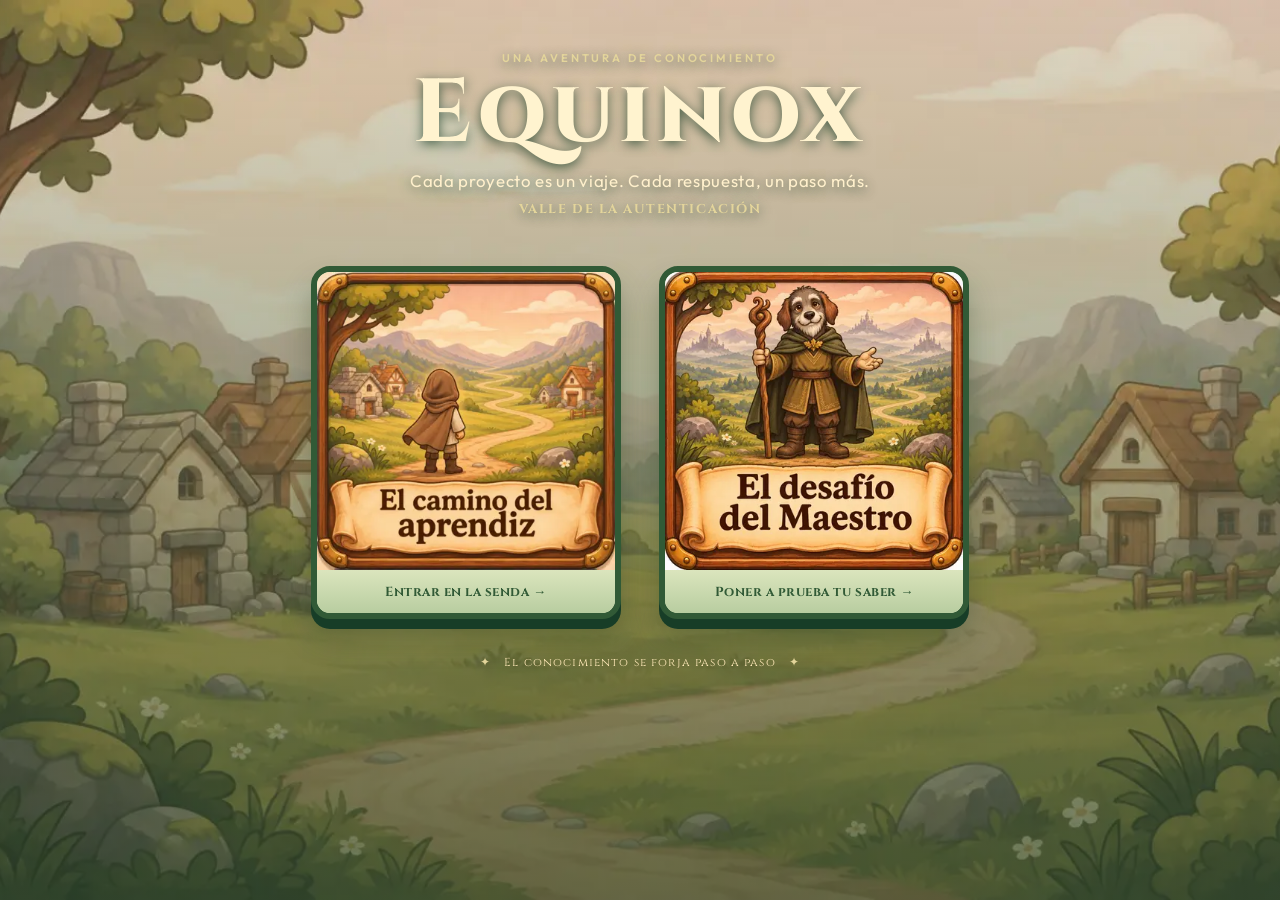
==== commit be38d299: "Add aprendiz section" ====
--- a/.claude/skills/supervise/examples/review.html
+++ b/.claude/skills/supervise/examples/review.html
@@ -145,8 +145,6 @@
 .ln { display: grid; grid-template-columns: 38px 1fr; font: 12.5px / 1.6 var(--mono); color: var(--ink-2); }
 .ln i { padding-right: 10px; text-align: right; font-style: normal; color: #A8A29E; user-select: none; }
 .ln b { padding-right: 12px; font-weight: 400; white-space: pre-wrap; overflow-wrap: anywhere; }
-.ln.hl { background: rgba(251, 191, 36, .3); box-shadow: inset 3px 0 0 #D97706; }
-.ln.hl i { color: #92400E; }
 .ev-note { margin: 0; padding: 6px 12px; font-size: 12px; color: var(--ink-2); border-top: 1px solid #F1E3A6; }
 
 .fb { display: flex; gap: 10px; margin-top: 14px; padding: 12px 14px; border: 1px solid; border-radius: 12px; }
@@ -165,7 +163,6 @@
 .fc-top { display: flex; justify-content: space-between; align-items: center; gap: 8px; }
 .fc-label { font: 800 11px var(--rpg); letter-spacing: .1em; text-transform: uppercase; }
 .front .fc-label { color: #1E3A8A; } .back .fc-label { color: #7C4A12; }
-.chip { padding: 2px 9px; font: 600 11px var(--body); color: #1E3A8A; background: #fff; border: 1px solid #BFD6FB; border-radius: 99px; }
 .revealed { font: 700 11px var(--rpg); letter-spacing: .06em; text-transform: uppercase; color: #A16207; }
 .fc-q { margin: auto 0; padding: 16px 0; font: 600 20px / 1.4 var(--body); text-align: center; }
 .fc h3 { margin: 12px 0 0; font: 900 18px / 1.3 var(--rpg); }
@@ -228,6 +225,207 @@
   .sum li .btn { grid-column: 2; justify-self: start; }
 }
 @media (prefers-reduced-motion: reduce) { .bar i, .level { transition: none; } }
+</style>
+<style>/* Equinox · inicio y fase de estudio. Paleta verde. Todas las clases llevan el prefijo eq- para no chocar con styles.css. */
+
+:root {
+  --eq-ink: #193b27;
+  --eq-deep: #173d27;
+  --eq-forest: #315a36;
+  --eq-forest-light: #58794b;
+  --eq-sage-light: #dbe5bd;
+  --eq-parchment: #eeeada;
+  --eq-paper: #f6f3e5;
+  --eq-gold: #b69a52;
+  --eq-gold-light: #e4d59b;
+  --eq-muted: #496546;
+  --eq-shadow: rgba(39, 66, 38, .35);
+  --eq-flow-bg: #dce8bd;
+  --eq-components-bg: #c5ded0;
+  --eq-models-bg: #d9e0e5;
+  --eq-decisions-bg: #f1e7bd;
+  --eq-edge-bg: #edd8ca;
+  --eq-tests-bg: #dcd1df;
+}
+
+/* El fondo verde solo en las vistas de Equinox; el desafío conserva el suyo. */
+body[data-view="inicio"], body[data-view="aprendiz"] {
+  background: #2c4a33 url("[data-uri]") center / cover fixed no-repeat;
+}
+
+.eq-view {
+  position: relative; min-height: 100vh; padding: clamp(24px, 4vw, 60px) clamp(16px, 5vw, 96px) 32px;
+  color: var(--eq-paper); background: linear-gradient(180deg, rgba(31, 73, 43, .12), rgba(22, 57, 36, .62));
+}
+
+.eq-hero { text-align: center; text-shadow: 0 3px 12px rgba(23, 61, 39, .75); }
+.eq-eyebrow, .eq-kicker { margin: 0 0 .45rem; font: 600 .7rem var(--body); letter-spacing: .26em; text-transform: uppercase; color: var(--eq-gold-light); }
+.eq-hero h1 { margin: 0; font: 800 clamp(2.9rem, 7vw, 6rem) / .95 var(--rpg); letter-spacing: .06em; color: #fff3cf; }
+.eq-hero-sm h1 { margin: .3rem 0 .8rem; font-size: clamp(2rem, 5vw, 4rem); letter-spacing: 0; }
+.eq-subtitle { margin: .8rem 0 0; font-size: clamp(.85rem, 1.5vw, 1.05rem); letter-spacing: .04em; color: #fff0cc; }
+.eq-mission { margin: .6rem 0 0; font: 700 .8rem var(--rpg); letter-spacing: .12em; text-transform: uppercase; color: var(--eq-gold-light); }
+.eq-mission:empty { display: none; }
+
+/* Tarjetas de camino y de sección */
+.eq-cards { display: flex; justify-content: center; gap: clamp(1rem, 3vw, 2.4rem); margin: clamp(1.5rem, 4vw, 3rem) auto 0; }
+.eq-cards-2 { max-width: 780px; }
+.eq-cards-3 { max-width: 1120px; }
+.eq-card {
+  display: block; width: min(34vw, 310px); min-width: 0; padding: 0; overflow: hidden; color: var(--eq-ink); text-decoration: none; cursor: pointer;
+  background: var(--eq-sage-light); border: 6px solid var(--eq-forest); border-radius: 19px;
+  box-shadow: 0 10px 0 var(--eq-deep), 0 19px 28px var(--eq-shadow); transition: transform .25s ease, box-shadow .25s ease;
+}
+.eq-cards-3 .eq-card { width: min(29vw, 310px); }
+.eq-card:hover, .eq-card:focus-visible { transform: translateY(-10px) scale(1.025); box-shadow: 0 17px 0 var(--eq-deep), 0 26px 35px var(--eq-shadow), 0 0 25px rgba(228, 213, 155, .45); }
+.eq-card:focus-visible { outline: 3px solid #fff0b6; outline-offset: 5px; }
+.eq-card-art { display: block; aspect-ratio: 1; overflow: hidden; }
+.eq-card-art img { display: block; width: 100%; height: 100%; object-fit: cover; transition: transform .5s ease; }
+.eq-card:hover .eq-card-art img { transform: scale(1.045); }
+.eq-card-caption { display: block; padding: .8rem .7rem; font: 700 clamp(.68rem, 1.4vw, .82rem) var(--rpg); letter-spacing: .04em; text-align: center; color: var(--eq-forest); background: linear-gradient(var(--eq-sage-light), #b8cda0); }
+.eq-card.eq-disabled { cursor: not-allowed; filter: grayscale(.8); opacity: .7; }
+.eq-card.eq-disabled:hover { transform: none; }
+
+.eq-footer { margin: 2.2rem 0 0; font: .72rem var(--rpg); letter-spacing: .1em; text-align: center; color: #ffe9b9; }
+.eq-footer span { padding: 0 .55rem; color: var(--eq-gold-light); }
+
+.eq-back, .eq-home-link {
+  display: block; width: fit-content; margin: clamp(2rem, 5vw, 3.5rem) auto 0; padding: .55rem .9rem; text-decoration: none;
+  color: var(--eq-paper); background: rgba(49, 90, 54, .55); border: 1px solid rgba(219, 229, 189, .75); border-radius: 7px;
+}
+.eq-back:hover, .eq-home-link:hover { background: rgba(49, 90, 54, .78); }
+.eq-home-link { margin: 0; align-self: flex-start; }
+
+/* ============ Diálogos ============ */
+
+.eq-dialog { width: min(620px, calc(100vw - 24px)); max-width: none; max-height: calc(100dvh - 24px); padding: 0; overflow: visible; color: var(--eq-ink); background: transparent; border: 0; }
+.eq-dialog-mid { width: min(900px, calc(100vw - 24px)); }
+.eq-dialog-wide { width: min(1220px, calc(100vw - 24px)); }
+.eq-dialog::backdrop { background: rgba(23, 61, 39, .6); backdrop-filter: blur(5px); }
+
+.eq-close { position: absolute; top: .4rem; right: .7rem; z-index: 2; color: var(--eq-forest); background: none; border: 0; font-size: 1.8rem; line-height: 1; cursor: pointer; }
+.eq-btn { margin-top: 1.5rem; padding: .7rem 1.2rem; font: 600 .9rem var(--body); color: var(--eq-paper); cursor: pointer; background: var(--eq-forest); border: 2px solid var(--eq-forest); border-radius: 7px; }
+.eq-btn:hover { background: var(--eq-forest-light); }
+.eq-btn-ghost { color: var(--eq-forest); background: transparent; }
+.eq-btn-ghost:hover { color: var(--eq-paper); }
+.eq-justify { text-align: justify; }
+.eq-kicker { color: var(--eq-forest); }
+
+/* La crónica */
+.eq-panel { position: relative; padding: 2.5rem 2.4rem 2rem; text-align: center; background: linear-gradient(135deg, #faf8ed, var(--eq-sage-light)); border: 4px solid var(--eq-forest-light); border-radius: 16px; box-shadow: 0 15px 35px rgba(23, 61, 39, .4), inset 0 0 0 2px #eef4dd; }
+.eq-panel h2 { margin: .25rem 0 .75rem; font: 700 1.6rem var(--rpg); }
+.eq-panel .eq-justify { margin: 0; line-height: 1.6; }
+.eq-source { margin: 1rem 0 0; font: 500 .75rem var(--mono); color: var(--eq-muted); }
+
+/* El mapa del conocimiento */
+.eq-map-panel { position: relative; display: grid; grid-template-columns: 330px 1fr; height: min(780px, calc(100dvh - 24px)); overflow: hidden; background: var(--eq-parchment); border: 7px solid var(--eq-forest-light); border-radius: 18px; box-shadow: 0 12px 0 var(--eq-deep), 0 24px 40px rgba(23, 61, 39, .45), inset 0 0 0 2px var(--eq-sage-light); }
+.eq-map-sidebar { padding: 1.1rem .75rem; overflow-y: auto; background: linear-gradient(145deg, var(--eq-sage-light), #9db887); }
+.eq-map-sidebar .eq-kicker { margin: .3rem .5rem .8rem; text-align: center; }
+.eq-map-options { display: grid; gap: .55rem; }
+.eq-map-option { display: grid; grid-template-columns: auto 1fr auto; align-items: center; gap: .65rem; padding: .7rem .9rem; text-align: left; color: var(--eq-ink); cursor: pointer; border: 2px solid rgba(49, 90, 54, .28); border-radius: 12px; box-shadow: inset 0 0 0 1px rgba(255, 255, 255, .38), 0 3px 0 rgba(49, 90, 54, .18); transition: transform .2s ease, filter .2s ease; }
+.eq-opt-flow { background: var(--eq-flow-bg); } .eq-opt-components { background: var(--eq-components-bg); } .eq-opt-models { background: var(--eq-models-bg); }
+.eq-opt-decisions { background: var(--eq-decisions-bg); } .eq-opt-edgeCases { background: var(--eq-edge-bg); } .eq-opt-tests { background: var(--eq-tests-bg); }
+.eq-map-option:hover, .eq-map-option.is-selected { transform: translateX(4px); filter: brightness(.96) saturate(1.12); box-shadow: 0 0 0 3px rgba(49, 90, 54, .2), 0 3px 0 rgba(49, 90, 54, .22); }
+.eq-map-icon { display: grid; place-items: center; width: 2.1rem; height: 2.1rem; color: var(--eq-forest); background: rgba(255, 255, 255, .35); border: 2px solid rgba(49, 90, 54, .45); border-radius: 50%; }
+.eq-map-icon svg { width: 1.2rem; height: 1.2rem; fill: none; stroke: currentColor; stroke-linecap: round; stroke-linejoin: round; stroke-width: 1.7; }
+.eq-map-copy { display: flex; flex-direction: column; gap: .15rem; }
+.eq-map-copy strong { font: 700 .85rem var(--rpg); }
+.eq-map-copy small { font-size: .68rem; line-height: 1.25; color: var(--eq-forest); }
+.eq-map-arrow { font-size: 1.6rem; color: var(--eq-forest); }
+.eq-map-option.is-empty { cursor: not-allowed; opacity: .5; filter: grayscale(.7); box-shadow: none; }
+.eq-map-option.is-empty:hover { transform: none; filter: grayscale(.7); box-shadow: none; }
+.eq-map-option.is-empty small { font-style: italic; }
+
+.eq-map-content { display: grid; place-items: center; padding: 2rem; overflow-y: auto; background: radial-gradient(circle at 50% 35%, rgba(255, 255, 255, .72), transparent 48%), linear-gradient(135deg, #faf8ed, var(--eq-parchment)); }
+.eq-map-empty { max-width: 400px; text-align: center; color: var(--eq-forest); }
+.eq-map-empty > span { display: block; font-size: 3rem; color: var(--eq-gold); }
+.eq-map-empty h2 { margin: .4rem 0 .7rem; font: 700 clamp(1.4rem, 3vw, 2.1rem) var(--rpg); }
+.eq-map-empty p { margin: 0; line-height: 1.5; }
+
+.eq-detail { align-self: start; width: min(760px, 100%); color: var(--eq-forest); }
+.eq-detail-head { margin-bottom: 1.25rem; text-align: center; }
+.eq-detail-head h2 { margin: 0 0 .25rem; font: 700 clamp(1.45rem, 3vw, 2.15rem) var(--rpg); }
+.eq-detail-head p { margin: 0; color: var(--eq-forest-light); }
+
+.eq-detail h3 { margin: .3rem 0 .35rem; font: 700 1.1rem var(--rpg); color: var(--eq-forest); }
+.eq-detail p { margin: 0; font-size: 1rem; line-height: 1.5; color: var(--eq-muted); }
+.eq-detail code, .eq-teaching-copy code, .eq-panel code { padding: 1px 5px; font: 600 .84em var(--mono); color: var(--eq-deep); background: rgba(219, 229, 189, .8); border: 1px solid rgba(49, 90, 54, .25); border-radius: 4px; }
+
+/* Flujo */
+.eq-flow { display: flex; flex-direction: column; align-items: center; margin: 0; padding: 0; list-style: none; }
+.eq-flow-step { display: flex; flex-direction: column; align-items: center; width: min(440px, 100%); }
+.eq-flow-box { position: relative; width: 100%; padding: .75rem 1rem .75rem 2.8rem; text-align: left; background: rgba(219, 229, 189, .72); border: 2px solid rgba(49, 90, 54, .35); border-radius: 12px; box-shadow: 0 3px 0 rgba(49, 90, 54, .15); }
+.eq-flow-box strong { display: block; font: 700 1.05rem var(--rpg); }
+.eq-flow-box small { display: block; margin-top: .2rem; font-size: .92rem; color: var(--eq-muted); }
+.eq-flow-n { position: absolute; top: .75rem; left: .8rem; display: grid; place-items: center; width: 1.5rem; height: 1.5rem; font: 700 .75rem var(--body); color: var(--eq-paper); background: var(--eq-forest); border-radius: 50%; }
+.eq-flow-arrow { padding: .1rem 0; font-size: 1.6rem; line-height: 1; color: var(--eq-gold); }
+
+/* Tarjetas de componentes y modelos */
+.eq-grid { display: grid; grid-template-columns: repeat(2, minmax(0, 1fr)); gap: .85rem; }
+.eq-tile { padding: 1rem; background: rgba(255, 255, 255, .5); border: 1px solid rgba(49, 90, 54, .25); border-radius: 12px; box-shadow: 0 3px 0 rgba(49, 90, 54, .12); }
+.eq-tag { font-size: .74rem; font-weight: 700; letter-spacing: .1em; text-transform: uppercase; color: var(--eq-forest-light); }
+.eq-fields { display: flex; flex-wrap: wrap; gap: .3rem; margin-top: .55rem; }
+.eq-fields code { font-size: .8rem; }
+
+/* Notas: decisiones, casos límite y tests */
+.eq-notes { display: grid; gap: .65rem; }
+.eq-note { display: flex; gap: .75rem; padding: .8rem 1rem; background: rgba(255, 255, 255, .5); border-left: 4px solid var(--eq-forest-light); border-radius: 8px; }
+.eq-note h3 { margin-top: 0; }
+.eq-note > div { flex: 1; min-width: 0; }
+.eq-note-marker { flex: none; width: 1.2rem; font-weight: 800; text-align: center; color: var(--eq-gold); }
+.eq-tests .eq-note { border-left-color: #879db0; }
+.eq-cases { margin-left: .5rem; padding: 1px 7px; font: 600 .76rem var(--body); vertical-align: 2px; color: var(--eq-forest); background: var(--eq-sage-light); border-radius: 99px; }
+
+/* Referencia al código */
+.eq-ref { margin-top: .55rem; }
+.eq-ref-head { display: flex; flex-wrap: wrap; align-items: center; gap: .3rem .8rem; font: 500 .8rem var(--mono); }
+.eq-ref-link { color: var(--eq-forest); text-decoration: none; border-bottom: 1px dashed rgba(49, 90, 54, .5); }
+.eq-ref-link:hover { color: var(--eq-deep); border-bottom-style: solid; }
+.eq-ref-path { color: var(--eq-muted); }
+.eq-ref-toggle { padding: 0; font: 600 .8rem var(--body); color: var(--eq-forest-light); cursor: pointer; background: none; border: 0; }
+.eq-ref-toggle:hover { color: var(--eq-deep); }
+.eq-code { margin-top: .4rem; overflow-x: auto; text-align: left; background: #fbfaf2; border: 1px solid rgba(49, 90, 54, .22); border-radius: 8px; }
+.eq-ln { display: grid; grid-template-columns: 34px 1fr; font: 13px / 1.6 var(--mono); color: #3a4a3c; }
+.eq-ln i { padding-right: 8px; text-align: right; font-style: normal; color: #9aa898; user-select: none; }
+.eq-ln b { padding-right: 10px; font-weight: 400; white-space: pre; }
+
+/* Las enseñanzas del maestro */
+.eq-teaching-panel { position: relative; display: grid; grid-template-columns: minmax(240px, .9fr) minmax(300px, 1.1fr); min-height: 460px; max-height: calc(100dvh - 24px); overflow: hidden; background: var(--eq-parchment); border: 6px solid var(--eq-forest-light); border-radius: 18px; box-shadow: 0 12px 0 var(--eq-deep), 0 24px 40px rgba(23, 61, 39, .45), inset 0 0 0 2px var(--eq-sage-light); }
+.eq-teaching-image { display: grid; place-items: center; padding: 1.5rem; background: linear-gradient(145deg, var(--eq-sage-light), #a8c197); }
+.eq-teaching-image img { display: block; width: 100%; max-width: 330px; max-height: 440px; object-fit: contain; filter: drop-shadow(0 12px 14px rgba(23, 61, 39, .3)); }
+.eq-teaching-copy { display: flex; flex-direction: column; justify-content: center; padding: clamp(2rem, 5vw, 3.5rem); overflow-y: auto; background: linear-gradient(135deg, #faf8ed, #eef1df); }
+.eq-teaching-eyebrow { margin: 0 0 1.2rem; font: italic 700 .85rem var(--rpg); letter-spacing: .12em; color: var(--eq-forest-light); }
+.eq-teaching-copy h2 { margin: .25rem 0 1rem; font: 700 clamp(1.45rem, 3vw, 2.15rem) / 1.1 var(--rpg); color: var(--eq-forest); }
+.eq-teaching-copy .eq-justify { margin: 0; line-height: 1.65; color: var(--eq-muted); }
+.eq-teaching-nav { display: flex; align-items: center; justify-content: space-between; gap: 1rem; margin-top: 2rem; }
+.eq-teaching-nav .eq-btn { margin-top: 0; white-space: nowrap; }
+#eq-teaching-count { font-size: .8rem; font-weight: 700; color: var(--eq-forest-light); }
+
+/* ============ Pantallas pequeñas ============ */
+
+@media (max-width: 760px) {
+  body[data-view="inicio"], body[data-view="aprendiz"] { background-attachment: scroll; }
+  .eq-cards { gap: .7rem; }
+  .eq-cards-2 .eq-card { width: calc(50% - .35rem); }
+  .eq-cards-3 { flex-direction: column; align-items: center; }
+  .eq-cards-3 .eq-card { width: min(78vw, 300px); }
+  .eq-card { border-width: 4px; border-radius: 13px; box-shadow: 0 7px 0 var(--eq-deep), 0 13px 20px var(--eq-shadow); }
+  .eq-card-caption { font-size: .62rem; }
+  .eq-map-panel { grid-template-columns: 1fr; grid-template-rows: auto 1fr; }
+  .eq-map-options { grid-template-columns: repeat(2, 1fr); }
+  .eq-map-option { grid-template-columns: auto 1fr; padding: .5rem .6rem; }
+  .eq-map-arrow { display: none; }
+  .eq-map-copy small { display: none; }
+  .eq-map-content { padding: 1rem; }
+  .eq-grid { grid-template-columns: 1fr; }
+  .eq-teaching-panel { grid-template-columns: 1fr; overflow-y: auto; }
+  .eq-teaching-image { padding: 1rem; }
+  .eq-teaching-image img { max-height: 220px; }
+  .eq-teaching-copy { padding: 1.6rem 1.3rem; overflow: visible; }
+  .eq-teaching-nav { gap: .5rem; }
+  .eq-teaching-nav .eq-btn { padding: .6rem .8rem; }
+  .eq-panel { padding: 2.2rem 1.4rem 1.6rem; }
+}
+@media (prefers-reduced-motion: reduce) { .eq-card, .eq-card-art img, .eq-map-option { transition: none; } }
 </style>
 </head>
 <body>
@@ -251,7 +449,138 @@
   <symbol id="i-scroll" viewBox="0 0 24 24"><path d="M6 4h12a2 2 0 0 1 2 2v12a2 2 0 0 1-2 2H6a2 2 0 0 1-2-2V6a2 2 0 0 1 2-2zM8 9h8M8 13h8M8 17h5" fill="none" stroke="currentColor" stroke-width="2" stroke-linecap="round" stroke-linejoin="round"/></symbol>
 </svg>
 
-<main class="stage" id="stage">
+<!-- Equinox: inicio y fase de estudio (templates/study.html). El mapa de misiones es «El desafío del Maestro». -->
+<!-- Equinox · inicio y «El camino del Aprendiz». Los textos se pintan desde review.study con textContent (study.js). -->
+
+<svg width="0" height="0" style="position:absolute" aria-hidden="true">
+  <symbol id="eq-flow" viewBox="0 0 24 24"><circle cx="12" cy="4" r="2.5"/><circle cx="6" cy="18" r="2.5"/><circle cx="18" cy="18" r="2.5"/><path d="M12 6.5v5M12 11.5 6 15.5M12 11.5l6 4"/></symbol>
+  <symbol id="eq-components" viewBox="0 0 24 24"><path d="m12 3 8 4.5v9L12 21l-8-4.5v-9L12 3Z"/><path d="m4 7.5 8 4.5 8-4.5M12 12v9"/></symbol>
+  <symbol id="eq-models" viewBox="0 0 24 24"><ellipse cx="12" cy="5" rx="7" ry="3"/><path d="M5 5v7c0 1.7 3.1 3 7 3s7-1.3 7-3V5M5 12v7c0 1.7 3.1 3 7 3s7-1.3 7-3v-7"/></symbol>
+  <symbol id="eq-decisions" viewBox="0 0 24 24"><path d="M12 21V11M12 11 6 5M12 11l6-6M4 5h4M16 5h4"/></symbol>
+  <symbol id="eq-edgeCases" viewBox="0 0 24 24"><path d="M12 3 21 20H3L12 3Z"/><path d="M12 9v5M12 17v.5"/></symbol>
+  <symbol id="eq-tests" viewBox="0 0 24 24"><path d="M9 3h6M10 3v6l-5 9a2 2 0 0 0 1.8 3h10.4A2 2 0 0 0 19 18l-5-9V3M8 15h8"/></symbol>
+</svg>
+
+<!-- Inicio: los dos caminos -->
+<main class="eq-view eq-landing" id="eq-landing">
+  <header class="eq-hero">
+    <p class="eq-eyebrow">Una aventura de conocimiento</p>
+    <h1>Equinox</h1>
+    <p class="eq-subtitle">Cada proyecto es un viaje. Cada respuesta, un paso más.</p>
+    <p class="eq-mission" id="eq-mission"></p>
+  </header>
+
+  <nav class="eq-cards eq-cards-2" aria-label="Elige tu camino">
+    <a class="eq-card" href="#aprendiz" id="eq-go-apprentice">
+      <span class="eq-card-art"><img src="[data-uri]" alt="El camino del Aprendiz"></span>
+      <span class="eq-card-caption">Entrar en la senda <span aria-hidden="true">→</span></span>
+    </a>
+    <a class="eq-card" href="#desafio">
+      <span class="eq-card-art"><img src="[data-uri]" alt="El desafío del Maestro"></span>
+      <span class="eq-card-caption">Poner a prueba tu saber <span aria-hidden="true">→</span></span>
+    </a>
+  </nav>
+
+  <p class="eq-footer"><span aria-hidden="true">✦</span> El conocimiento se forja paso a paso <span aria-hidden="true">✦</span></p>
+</main>
+
+<!-- El camino del Aprendiz -->
+<main class="eq-view eq-apprentice" id="eq-apprentice" hidden>
+  <header class="eq-hero eq-hero-sm">
+    <p class="eq-eyebrow">Primera etapa del viaje</p>
+    <h1>El camino del Aprendiz</h1>
+    <p class="eq-subtitle">Recorre las tres sendas y descubre todo lo que encierra tu proyecto.</p>
+  </header>
+
+  <nav class="eq-cards eq-cards-3" aria-label="Secciones del camino del aprendiz">
+    <button type="button" class="eq-card" data-eq-open="chronicle">
+      <span class="eq-card-art"><img src="[data-uri]" alt="La crónica"></span>
+      <span class="eq-card-caption">Conoce el origen de la misión <span aria-hidden="true">→</span></span>
+    </button>
+    <button type="button" class="eq-card" data-eq-open="map">
+      <span class="eq-card-art"><img src="[data-uri]" alt="El mapa del conocimiento"></span>
+      <span class="eq-card-caption">Explora las piezas del proyecto <span aria-hidden="true">→</span></span>
+    </button>
+    <button type="button" class="eq-card" data-eq-open="teachings">
+      <span class="eq-card-art"><img src="[data-uri]" alt="Las enseñanzas del maestro"></span>
+      <span class="eq-card-caption">Descubre las lecciones ocultas <span aria-hidden="true">→</span></span>
+    </button>
+  </nav>
+
+  <a class="eq-back" href="#inicio">← Volver</a>
+</main>
+
+<!-- La crónica -->
+<dialog class="eq-dialog" id="eq-chronicle" aria-labelledby="eq-chronicle-title">
+  <div class="eq-panel eq-chronicle">
+    <button type="button" class="eq-close" data-eq-close aria-label="Cerrar">×</button>
+    <p class="eq-kicker">El camino del Aprendiz</p>
+    <h2 id="eq-chronicle-title"></h2>
+    <p class="eq-justify" id="eq-chronicle-text"></p>
+    <p class="eq-source" id="eq-chronicle-source"></p>
+    <button type="button" class="eq-btn" data-eq-close>Volver al camino</button>
+  </div>
+</dialog>
+
+<!-- El mapa del conocimiento -->
+<dialog class="eq-dialog eq-dialog-wide" id="eq-map" aria-labelledby="eq-map-title">
+  <div class="eq-map-panel">
+    <button type="button" class="eq-close" data-eq-close aria-label="Cerrar">×</button>
+    <div class="eq-map-sidebar">
+      <p class="eq-kicker">Mapa del conocimiento</p>
+      <nav class="eq-map-options" id="eq-map-options" aria-label="Secciones del mapa"></nav>
+    </div>
+    <section class="eq-map-content" id="eq-map-content" aria-live="polite">
+      <div class="eq-map-empty">
+        <span aria-hidden="true">✦</span>
+        <h2 id="eq-map-title">Elige una sección</h2>
+        <p>Selecciona una pieza del mapa para descubrir sus conocimientos.</p>
+      </div>
+    </section>
+  </div>
+</dialog>
+
+<!-- Las enseñanzas del maestro -->
+<dialog class="eq-dialog eq-dialog-mid" id="eq-teachings" aria-labelledby="eq-teaching-title">
+  <div class="eq-teaching-panel">
+    <button type="button" class="eq-close" data-eq-close aria-label="Cerrar">×</button>
+    <div class="eq-teaching-image"><img id="eq-teaching-img" alt="El maestro"></div>
+    <div class="eq-teaching-copy">
+      <p class="eq-teaching-eyebrow" id="eq-teaching-eyebrow"></p>
+      <h2 id="eq-teaching-title"></h2>
+      <p class="eq-justify" id="eq-teaching-text"></p>
+      <div id="eq-teaching-ref"></div>
+      <div class="eq-teaching-nav">
+        <button type="button" class="eq-btn eq-btn-ghost" id="eq-teaching-prev"><span aria-hidden="true">←</span> Anterior</button>
+        <span id="eq-teaching-count" aria-live="polite"></span>
+        <button type="button" class="eq-btn" id="eq-teaching-next">Siguiente <span aria-hidden="true">→</span></button>
+      </div>
+    </div>
+  </div>
+</dialog>
+
+<!-- Imágenes del maestro: se elige una al azar en cada enseñanza -->
+<template id="eq-master-images">
+  <img src="[data-uri]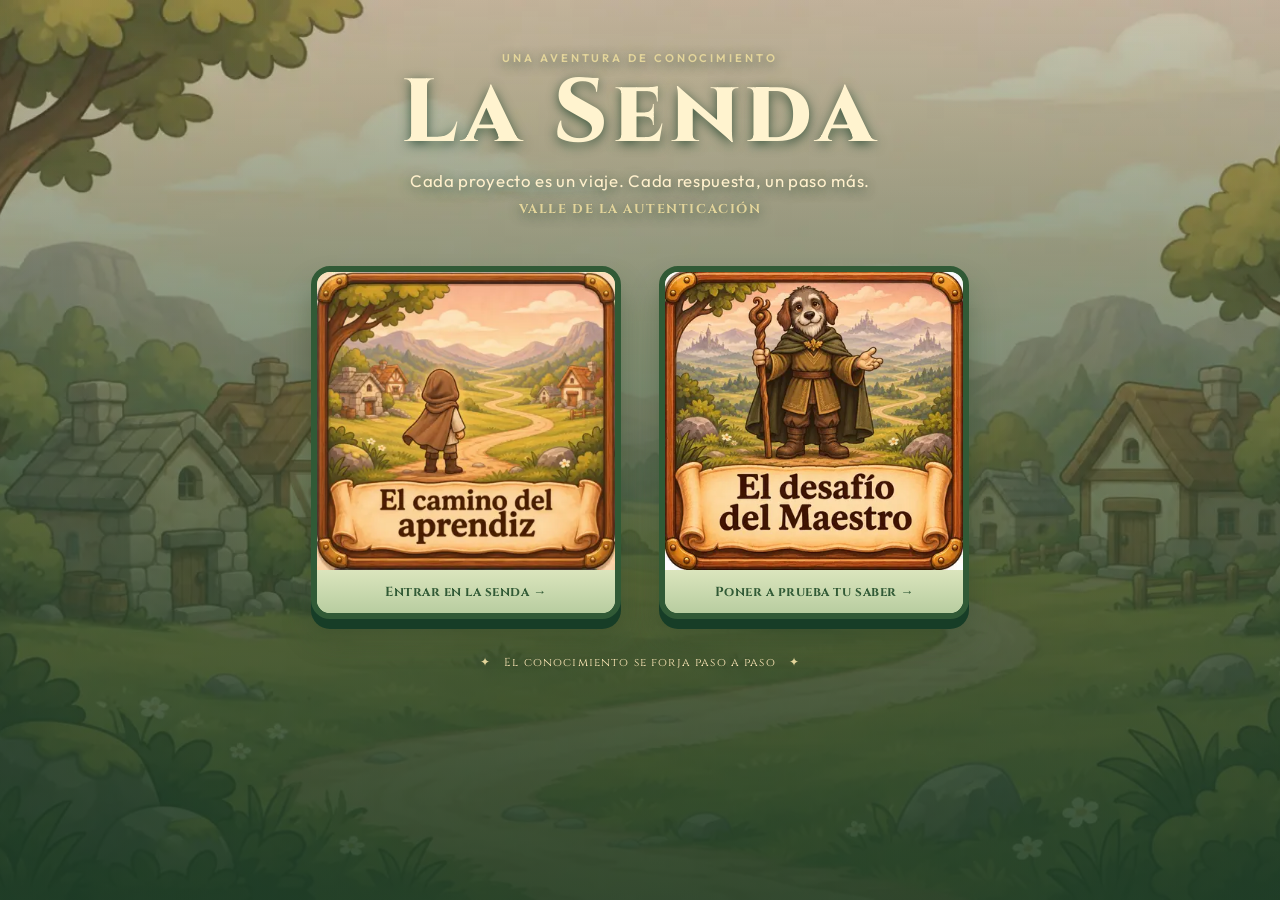
==== commit 79fb5399: "Unify colors" ====
--- a/.claude/skills/supervise/examples/review.html
+++ b/.claude/skills/supervise/examples/review.html
@@ -9,6 +9,7 @@
 
 @font-face { font-family: 'Cinzel'; src: url("[data-uri]") format('woff2'); font-weight: 400 900; font-display: swap; }
 @font-face { font-family: 'Outfit'; src: url("[data-uri]") format('woff2'); font-weight: 100 900; font-display: swap; }
+@font-face { font-family: 'Bree Serif'; src: url("[data-uri]") format('woff2'); font-weight: 400; font-display: swap; }
 
 /* ============ 1. Base ============ */
 
@@ -25,7 +26,7 @@
 
 * { box-sizing: border-box; }
 [hidden] { display: none !important; }
-body { margin: 0; min-height: 100vh; font-family: var(--body); color: var(--ink); background: #D8CDB4 url("[data-uri]